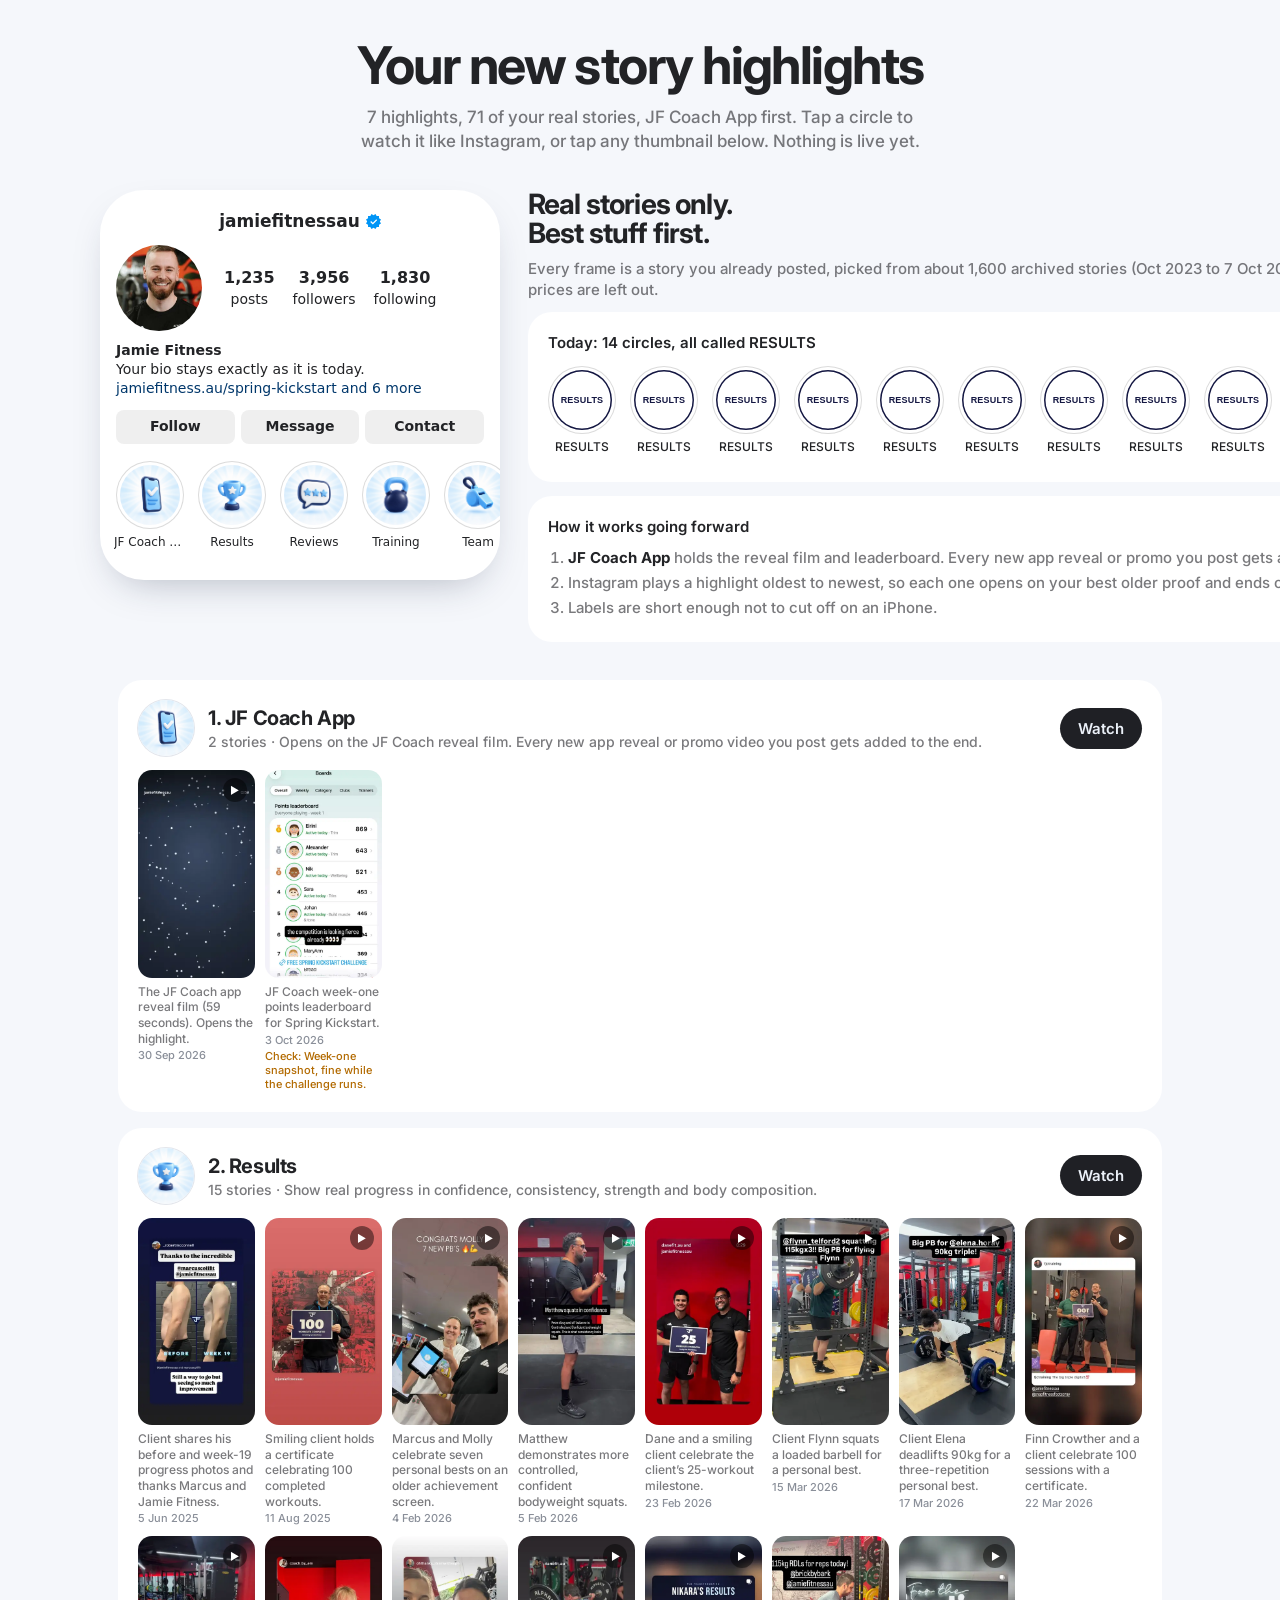
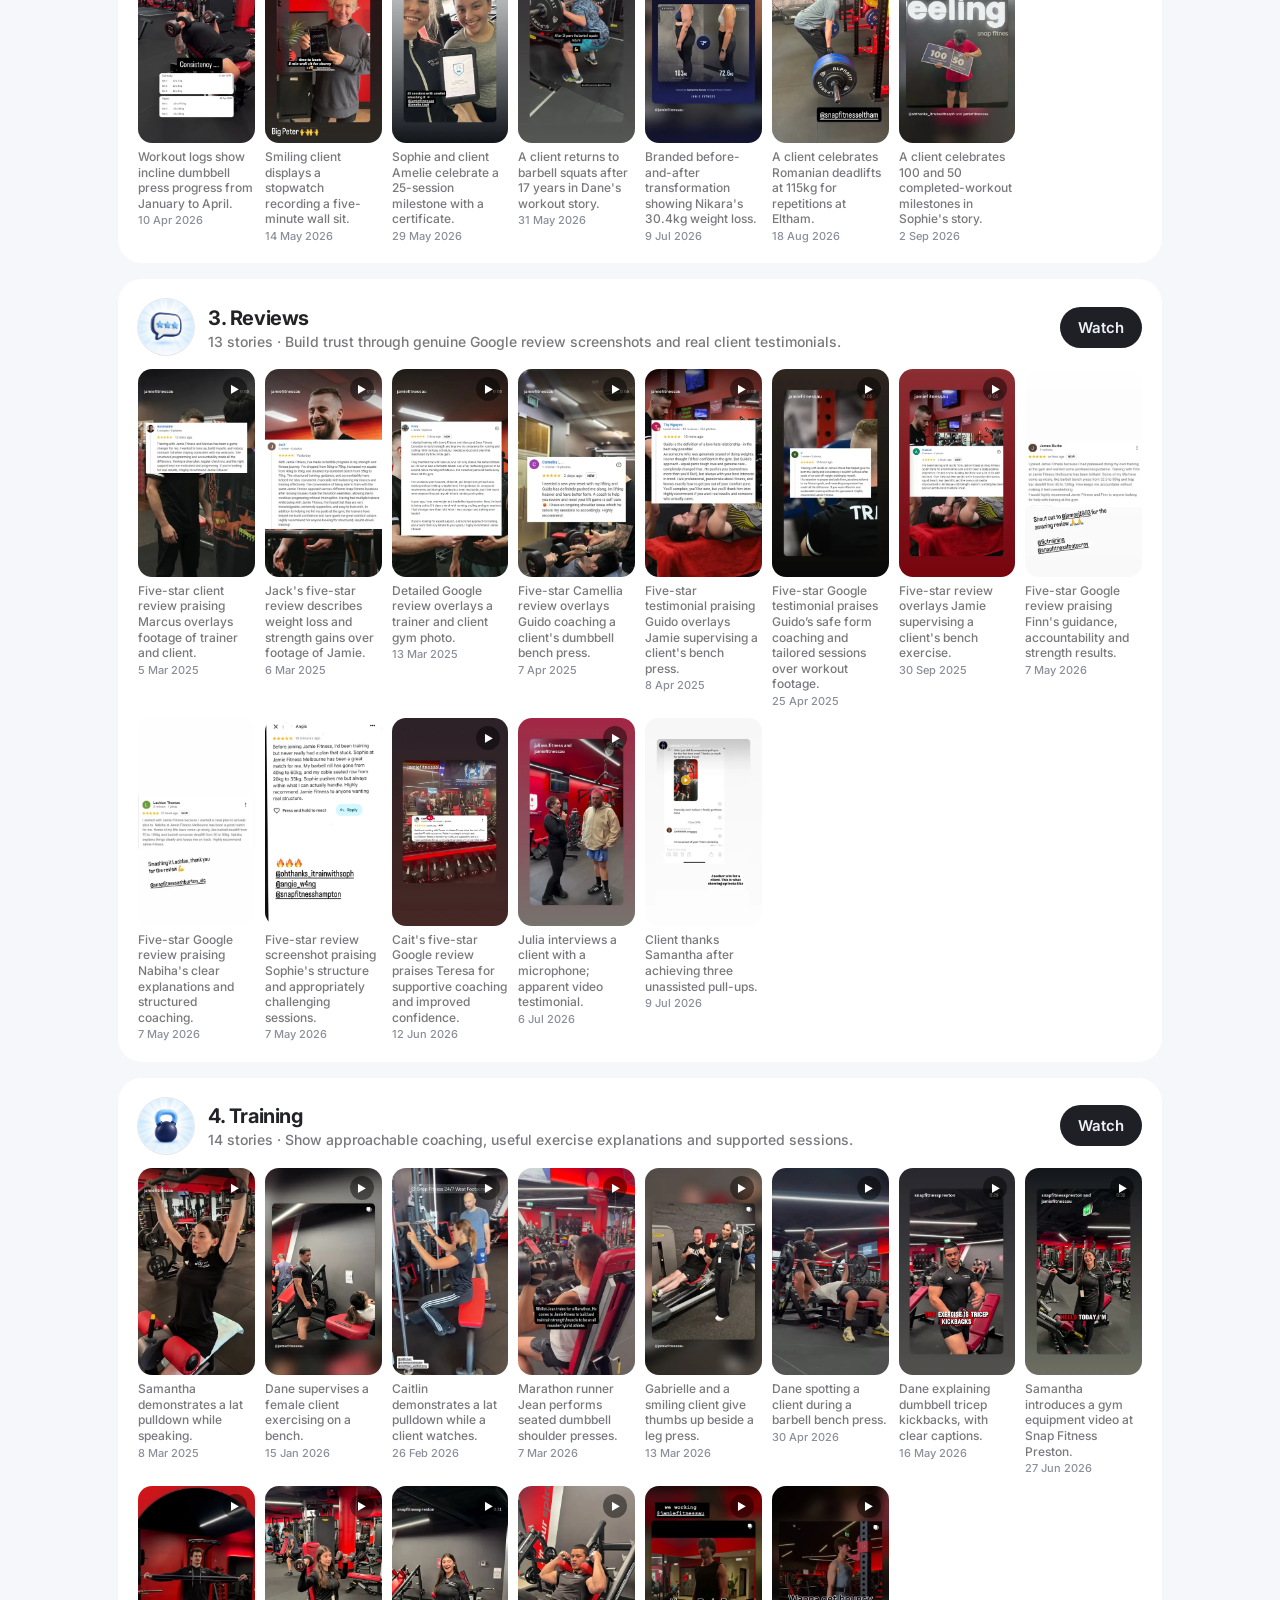
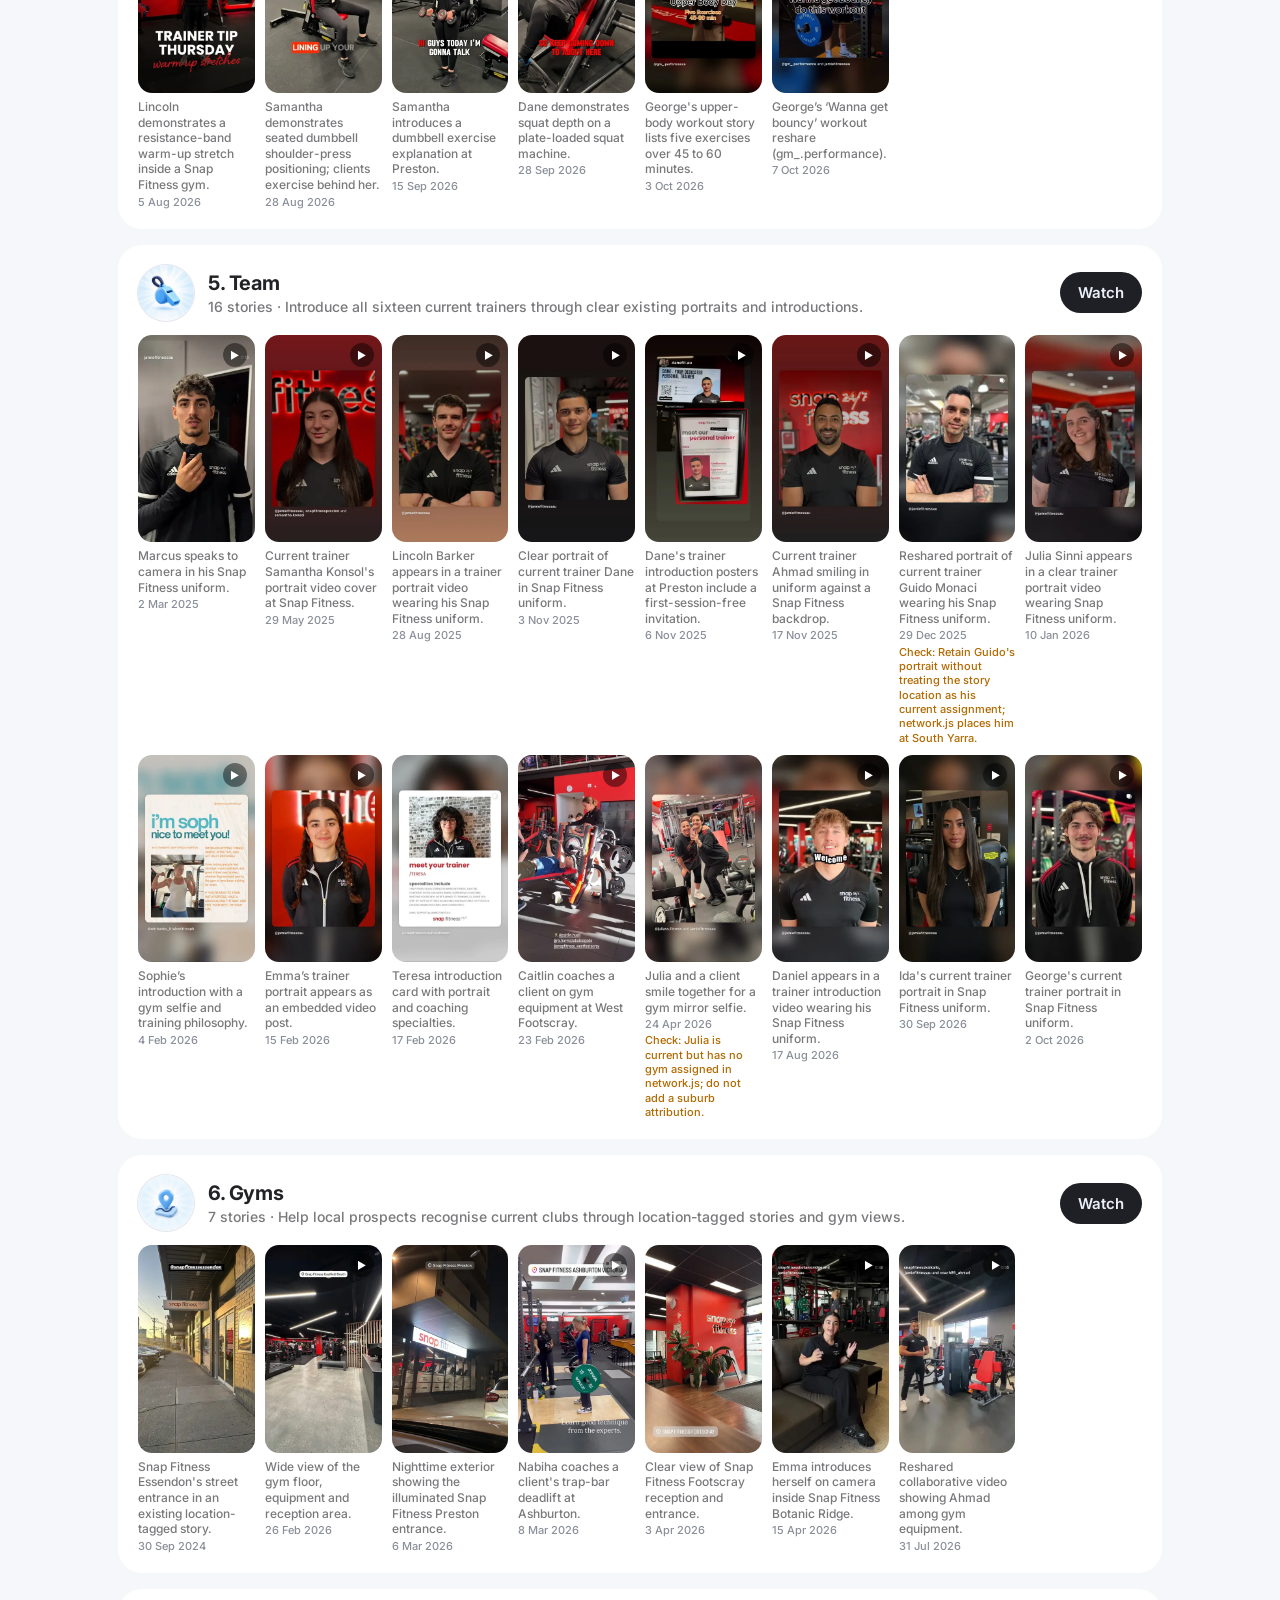
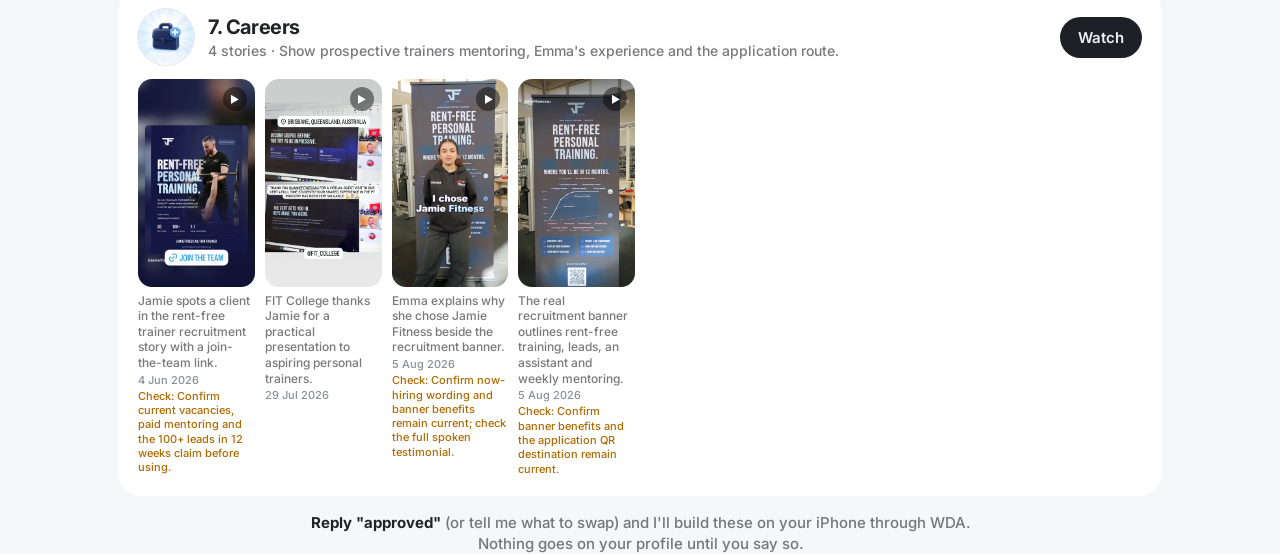
==== highlights-v2.html @ 9b460b43 "Highlights v2: real-stories-only lineup, JF Coach App first (Sol curation + reveal film)" ====
<!doctype html>
<html lang="en-AU">
<head>
<meta charset="utf-8">
<meta name="viewport" content="width=device-width, initial-scale=1, viewport-fit=cover">
<meta name="robots" content="noindex,nofollow">
<title>@jamiefitnessau highlights v2</title>
<link href="https://fonts.googleapis.com/css2?family=Inter:wght@500;600;700&display=swap" rel="stylesheet">
<style>
:root{--ink:#222326;--ink2:rgba(31,32,37,.6);--cap:#8A8F99;--canvas:#F5F7FB;--card:#EBF0F8;--dark:#1F2025;--navy:#141742;--sky:#5FA8E6;--ease:cubic-bezier(.2,.7,.2,1);--shadow:0 16px 40px -18px rgba(30,40,70,.35)}
*{box-sizing:border-box;margin:0;padding:0}
body{font:500 15px/1.4 Inter,system-ui,sans-serif;color:var(--ink);background:var(--canvas);-webkit-font-smoothing:antialiased}
button{font:inherit;color:inherit;background:none;border:0;cursor:pointer}
.wrap{max-width:1080px;margin:0 auto;padding:0 18px}
header.top{padding:40px 0 8px;text-align:center}
h1{font-weight:700;font-size:clamp(32px,6vw,52px);letter-spacing:-.03em;line-height:1}
.sub{color:var(--ink2);font-size:17px;max-width:560px;margin:14px auto 0}
.hero{display:grid;gap:28px;align-items:start;padding:28px 0 8px}
@media(min-width:900px){.hero{grid-template-columns:400px 1fr}}
.phone{background:#fff;border-radius:44px;padding:14px 0 18px;box-shadow:var(--shadow);max-width:400px;margin:0 auto;width:100%;overflow:hidden;font-family:-apple-system,system-ui,sans-serif}
.ig-nav{display:flex;align-items:center;justify-content:center;gap:6px;font-weight:700;font-size:17px;padding:6px 16px 12px}
.ig-top{display:flex;align-items:center;gap:22px;padding:0 16px}
.av{width:86px;height:86px;border-radius:50%;overflow:hidden;flex:none;background:#eee}
.av img{width:100%;height:100%;object-fit:cover}
.stats{display:flex;gap:18px;font-size:14px;text-align:center}.stats b{display:block;font-size:16px}
.bio{padding:10px 16px 0;font-size:14px;line-height:1.35}.bio .n{font-weight:600}.bio a{color:#00376B;text-decoration:none}
.btns{display:flex;gap:6px;padding:12px 16px}.btns span{flex:1;background:#EFEFEF;border-radius:8px;text-align:center;font-weight:600;font-size:14px;padding:7px 0}
.row{display:flex;gap:14px;overflow-x:auto;padding:6px 16px 12px;scrollbar-width:none}.row::-webkit-scrollbar{display:none}
.hl{display:flex;flex-direction:column;align-items:center;gap:6px;flex:none;width:68px}
.ring{width:66px;height:66px;border-radius:50%;padding:3px;background:#fff;box-shadow:0 0 0 1px #DBDBDB;display:block}
.ring img{width:100%;height:100%;border-radius:50%;object-fit:cover;display:block}
.lb{font-size:12px;white-space:nowrap;overflow:hidden;text-overflow:ellipsis;max-width:72px}
.hl:not(.old):active .ring{transform:scale(.94)}
.old .oc{width:100%;height:100%;border-radius:50%;display:flex;align-items:center;justify-content:center;box-shadow:inset 0 0 0 1.5px #141742;font:700 9px/1 -apple-system,sans-serif;color:#141742;letter-spacing:.02em}
.side h2{font-size:28px;font-weight:700;letter-spacing:-.03em;line-height:1.05;margin-bottom:10px}
.side p{color:var(--ink2);margin-bottom:12px}
.panel{background:#fff;border-radius:24px;padding:20px;margin-bottom:14px}
.panel h3{font-size:15px;font-weight:600;margin-bottom:10px}
.panel ol{padding-left:20px;color:var(--ink2)}.panel li{margin:4px 0}.panel li b{color:var(--ink)}
.cmp .row{padding:4px 0 6px}
.card{background:#fff;border-radius:24px;padding:20px;margin:16px 0}
.card-head{display:flex;align-items:center;gap:14px;margin-bottom:14px}
.card-head>img{width:56px;height:56px;border-radius:50%;object-fit:cover;flex:none;box-shadow:0 0 0 1px #E3E6EC}
.card-head div{flex:1;min-width:0}.card-head h3{font-size:20px;font-weight:700;letter-spacing:-.02em}
.card-head p{color:var(--ink2);font-size:14px}
.play{background:var(--dark);color:#EBF0F8;border-radius:128px;padding:10px 18px;font-weight:600;flex:none;transition:transform .3s var(--ease)}.play:hover{transform:scale(1.04)}
.grid{display:grid;grid-template-columns:repeat(auto-fill,minmax(112px,1fr));gap:10px}
.th{position:relative;text-align:left;display:flex;flex-direction:column;gap:6px}
.th img{width:100%;aspect-ratio:9/16;object-fit:cover;border-radius:14px;background:var(--card);display:block}
.th .vid{position:absolute;top:8px;right:8px;width:24px;height:24px;border-radius:50%;background:rgba(0,0,0,.45);color:#fff;font-size:10px;display:flex;align-items:center;justify-content:center}
.th .cap{font-size:12px;line-height:1.3;color:var(--ink2)}.th .cap i{display:block;font-style:normal;color:var(--cap);font-size:11px;margin-top:2px}
.th .cap em{display:block;font-style:normal;color:#B26A00;font-size:11px;margin-top:2px}
footer{padding:30px 0 60px;text-align:center;color:var(--ink2)}
footer b{color:var(--ink)}
/* viewer */
#v{position:fixed;inset:0;background:#000;z-index:10;display:none;align-items:center;justify-content:center}
#v.on{display:flex}
.st{position:relative;height:min(100vh,100dvh);aspect-ratio:9/16;max-width:100vw;background:#111;overflow:hidden}
@media(min-width:700px){.st{height:min(92vh,860px);border-radius:14px}}
.st img,.st video{width:100%;height:100%;object-fit:cover;display:block}
.bars{position:absolute;top:10px;left:8px;right:8px;display:flex;gap:3px;z-index:2}
.bars span{flex:1;height:2.5px;background:rgba(255,255,255,.35);border-radius:2px;overflow:hidden}.bars i{display:block;height:100%;width:0;background:#fff}
.who{position:absolute;top:22px;left:12px;right:12px;display:flex;align-items:center;gap:8px;color:#fff;font:600 13px -apple-system,sans-serif;z-index:2;text-shadow:0 1px 3px rgba(0,0,0,.5)}
.who img{width:30px;height:30px;border-radius:50%;object-fit:cover}.who small{opacity:.7;font-weight:500}
.x{margin-left:auto;width:34px;height:34px;border-radius:50%;background:rgba(0,0,0,.35);color:#fff;font-size:18px;display:flex;align-items:center;justify-content:center}
.tap{position:absolute;top:0;bottom:0;z-index:1}.tap.l{left:0;width:33%}.tap.r{right:0;width:67%}
.vcap{position:absolute;left:12px;right:12px;bottom:14px;color:#fff;font-size:13px;z-index:2;text-shadow:0 1px 4px rgba(0,0,0,.7)}
.vcap em{display:block;font-style:normal;color:#FFC86B}
@media (prefers-reduced-motion:reduce){*{transition:none!important}}
</style>
</head>
<body>
<header class="top wrap">
  <h1>Your new story highlights</h1>
  <p class="sub">7 highlights, 71 of your real stories, JF Coach App first. Tap a circle to watch it like Instagram, or tap any thumbnail below. Nothing is live yet.</p>
</header>

<div class="wrap hero">
  <div class="phone" aria-label="Instagram profile mock-up">
    <div class="ig-nav">jamiefitnessau <svg width="15" height="15" viewBox="0 0 40 40"><path fill="#0095F6" d="M19.998 3.094 14.638 0l-2.972 5.15H5.432v6.354L0 14.64 3.094 20 0 25.359l5.432 3.137v5.905h5.975L14.638 40l5.36-3.094L25.358 40l3.232-5.6h6.162v-6.01L40 25.359 36.905 20 40 14.641l-5.248-3.03v-6.46h-6.419L25.358 0l-5.36 3.094Zm7.415 11.225 2.254 2.287-11.43 11.5-6.835-6.93 2.244-2.258 4.587 4.581 9.18-9.18Z"/></svg></div>
    <div class="ig-top">
      <div class="av"><img src="assets/avatar.jpg" alt=""></div>
      <div class="stats"><div><b>1,235</b>posts</div><div><b>3,956</b>followers</div><div><b>1,830</b>following</div></div>
    </div>
    <div class="bio"><div class="n">Jamie Fitness</div>Your bio stays exactly as it is today.<br><a>jamiefitness.au/spring-kickstart and 6 more</a></div>
    <div class="btns"><span>Follow</span><span>Message</span><span>Contact</span></div>
    <div class="row"><button class="hl" data-h="0" data-f="0"><span class="ring"><img src="assets/covers-jpg/app.jpg" alt=""></span><span class="lb">JF Coach App</span></button><button class="hl" data-h="1" data-f="0"><span class="ring"><img src="assets/covers-jpg/results.jpg" alt=""></span><span class="lb">Results</span></button><button class="hl" data-h="2" data-f="0"><span class="ring"><img src="assets/covers-jpg/reviews.jpg" alt=""></span><span class="lb">Reviews</span></button><button class="hl" data-h="3" data-f="0"><span class="ring"><img src="assets/covers-jpg/training.jpg" alt=""></span><span class="lb">Training</span></button><button class="hl" data-h="4" data-f="0"><span class="ring"><img src="assets/covers-jpg/team.jpg" alt=""></span><span class="lb">Team</span></button><button class="hl" data-h="5" data-f="0"><span class="ring"><img src="assets/covers-jpg/gyms.jpg" alt=""></span><span class="lb">Gyms</span></button><button class="hl" data-h="6" data-f="0"><span class="ring"><img src="assets/covers-jpg/careers.jpg" alt=""></span><span class="lb">Careers</span></button></div>
  </div>
  <div class="side">
    <h2>Real stories only.<br>Best stuff first.</h2>
    <p>Every frame is a story you already posted, picked from about 1,600 archived stories (Oct 2023 to 7 Oct 2026). Ex-trainers, the old online coaching offer and expired prices are left out.</p>
    <div class="panel cmp"><h3>Today: 14 circles, all called RESULTS</h3><div class="row"><span class="hl old"><span class="ring"><span class="oc">RESULTS</span></span><span class="lb">RESULTS</span></span><span class="hl old"><span class="ring"><span class="oc">RESULTS</span></span><span class="lb">RESULTS</span></span><span class="hl old"><span class="ring"><span class="oc">RESULTS</span></span><span class="lb">RESULTS</span></span><span class="hl old"><span class="ring"><span class="oc">RESULTS</span></span><span class="lb">RESULTS</span></span><span class="hl old"><span class="ring"><span class="oc">RESULTS</span></span><span class="lb">RESULTS</span></span><span class="hl old"><span class="ring"><span class="oc">RESULTS</span></span><span class="lb">RESULTS</span></span><span class="hl old"><span class="ring"><span class="oc">RESULTS</span></span><span class="lb">RESULTS</span></span><span class="hl old"><span class="ring"><span class="oc">RESULTS</span></span><span class="lb">RESULTS</span></span><span class="hl old"><span class="ring"><span class="oc">RESULTS</span></span><span class="lb">RESULTS</span></span><span class="hl old"><span class="ring"><span class="oc">RESULTS</span></span><span class="lb">RESULTS</span></span><span class="hl old"><span class="ring"><span class="oc">RESULTS</span></span><span class="lb">RESULTS</span></span><span class="hl old"><span class="ring"><span class="oc">RESULTS</span></span><span class="lb">RESULTS</span></span><span class="hl old"><span class="ring"><span class="oc">RESULTS</span></span><span class="lb">RESULTS</span></span><span class="hl old"><span class="ring"><span class="oc">RESULTS</span></span><span class="lb">RESULTS</span></span></div></div>
    <div class="panel"><h3>How it works going forward</h3><ol>
      <li><b>JF Coach App</b> holds the reveal film and leaderboard. Every new app reveal or promo you post gets added here, so it always shows the latest.</li>
      <li>Instagram plays a highlight oldest to newest, so each one opens on your best older proof and ends on the newest story.</li>
      <li>Labels are short enough not to cut off on an iPhone.</li>
    </ol></div>
  </div>
</div>

<main class="wrap"><section class="card" id="h-app">
  <div class="card-head"><img src="assets/covers-jpg/app.jpg" alt=""><div><h3>1. JF Coach App</h3>
  <p>2 stories · Opens on the JF Coach reveal film. Every new app reveal or promo video you post gets added to the end.</p></div>
  <button class="play" data-h="0" data-f="0">Watch</button></div>
  <div class="grid"><button class="th" data-h="0" data-f="0" aria-label="Open frame 1"><img loading="lazy" src="assets/v2/thumbs/F1600.webp" alt=""><span class=vid>▶</span><span class="cap">The JF Coach app reveal film (59 seconds). Opens the highlight.<i>30 Sep 2026</i></span></button><button class="th" data-h="0" data-f="1" aria-label="Open frame 2"><img loading="lazy" src="assets/v2/thumbs/F1606.webp" alt=""><span class="cap">JF Coach week-one points leaderboard for Spring Kickstart.<i>3 Oct 2026</i><em>Check: Week-one snapshot, fine while the challenge runs.</em></span></button></div></section>
<section class="card" id="h-results">
  <div class="card-head"><img src="assets/covers-jpg/results.jpg" alt=""><div><h3>2. Results</h3>
  <p>15 stories · Show real progress in confidence, consistency, strength and body composition.</p></div>
  <button class="play" data-h="1" data-f="0">Watch</button></div>
  <div class="grid"><button class="th" data-h="1" data-f="0" aria-label="Open frame 1"><img loading="lazy" src="assets/v2/thumbs/F0968.webp" alt=""><span class="cap">Client shares his before and week-19 progress photos and thanks Marcus and Jamie Fitness.<i>5 Jun 2025</i></span></button><button class="th" data-h="1" data-f="1" aria-label="Open frame 2"><img loading="lazy" src="assets/v2/thumbs/F0995.webp" alt=""><span class=vid>▶</span><span class="cap">Smiling client holds a certificate celebrating 100 completed workouts.<i>11 Aug 2025</i></span></button><button class="th" data-h="1" data-f="2" aria-label="Open frame 3"><img loading="lazy" src="assets/v2/thumbs/F1132.webp" alt=""><span class=vid>▶</span><span class="cap">Marcus and Molly celebrate seven personal bests on an older achievement screen.<i>4 Feb 2026</i></span></button><button class="th" data-h="1" data-f="3" aria-label="Open frame 4"><img loading="lazy" src="assets/v2/thumbs/F1133.webp" alt=""><span class=vid>▶</span><span class="cap">Matthew demonstrates more controlled, confident bodyweight squats.<i>5 Feb 2026</i></span></button><button class="th" data-h="1" data-f="4" aria-label="Open frame 5"><img loading="lazy" src="assets/v2/thumbs/F1176.webp" alt=""><span class=vid>▶</span><span class="cap">Dane and a smiling client celebrate the client’s 25-workout milestone.<i>23 Feb 2026</i></span></button><button class="th" data-h="1" data-f="5" aria-label="Open frame 6"><img loading="lazy" src="assets/v2/thumbs/F1238.webp" alt=""><span class=vid>▶</span><span class="cap">Client Flynn squats a loaded barbell for a personal best.<i>15 Mar 2026</i></span></button><button class="th" data-h="1" data-f="6" aria-label="Open frame 7"><img loading="lazy" src="assets/v2/thumbs/F1240.webp" alt=""><span class=vid>▶</span><span class="cap">Client Elena deadlifts 90kg for a three-repetition personal best.<i>17 Mar 2026</i></span></button><button class="th" data-h="1" data-f="7" aria-label="Open frame 8"><img loading="lazy" src="assets/v2/thumbs/F1253.webp" alt=""><span class=vid>▶</span><span class="cap">Finn Crowther and a client celebrate 100 sessions with a certificate.<i>22 Mar 2026</i></span></button><button class="th" data-h="1" data-f="8" aria-label="Open frame 9"><img loading="lazy" src="assets/v2/thumbs/F1317.webp" alt=""><span class=vid>▶</span><span class="cap">Workout logs show incline dumbbell press progress from January to April.<i>10 Apr 2026</i></span></button><button class="th" data-h="1" data-f="9" aria-label="Open frame 10"><img loading="lazy" src="assets/v2/thumbs/F1419.webp" alt=""><span class="cap">Smiling client displays a stopwatch recording a five-minute wall sit.<i>14 May 2026</i></span></button><button class="th" data-h="1" data-f="10" aria-label="Open frame 11"><img loading="lazy" src="assets/v2/thumbs/F1476.webp" alt=""><span class="cap">Sophie and client Amelie celebrate a 25-session milestone with a certificate.<i>29 May 2026</i></span></button><button class="th" data-h="1" data-f="11" aria-label="Open frame 12"><img loading="lazy" src="assets/v2/thumbs/F1478.webp" alt=""><span class=vid>▶</span><span class="cap">A client returns to barbell squats after 17 years in Dane&#x27;s workout story.<i>31 May 2026</i></span></button><button class="th" data-h="1" data-f="12" aria-label="Open frame 13"><img loading="lazy" src="assets/v2/thumbs/F1524.webp" alt=""><span class=vid>▶</span><span class="cap">Branded before-and-after transformation showing Nikara&#x27;s 30.4kg weight loss.<i>9 Jul 2026</i></span></button><button class="th" data-h="1" data-f="13" aria-label="Open frame 14"><img loading="lazy" src="assets/v2/thumbs/F1571.webp" alt=""><span class="cap">A client celebrates Romanian deadlifts at 115kg for repetitions at Eltham.<i>18 Aug 2026</i></span></button><button class="th" data-h="1" data-f="14" aria-label="Open frame 15"><img loading="lazy" src="assets/v2/thumbs/F1584.webp" alt=""><span class=vid>▶</span><span class="cap">A client celebrates 100 and 50 completed-workout milestones in Sophie&#x27;s story.<i>2 Sep 2026</i></span></button></div></section>
<section class="card" id="h-reviews">
  <div class="card-head"><img src="assets/covers-jpg/reviews.jpg" alt=""><div><h3>3. Reviews</h3>
  <p>13 stories · Build trust through genuine Google review screenshots and real client testimonials.</p></div>
  <button class="play" data-h="2" data-f="0">Watch</button></div>
  <div class="grid"><button class="th" data-h="2" data-f="0" aria-label="Open frame 1"><img loading="lazy" src="assets/v2/thumbs/F0893.webp" alt=""><span class=vid>▶</span><span class="cap">Five-star client review praising Marcus overlays footage of trainer and client.<i>5 Mar 2025</i></span></button><button class="th" data-h="2" data-f="1" aria-label="Open frame 2"><img loading="lazy" src="assets/v2/thumbs/F0894.webp" alt=""><span class=vid>▶</span><span class="cap">Jack&#x27;s five-star review describes weight loss and strength gains over footage of Jamie.<i>6 Mar 2025</i></span></button><button class="th" data-h="2" data-f="2" aria-label="Open frame 3"><img loading="lazy" src="assets/v2/thumbs/F0906.webp" alt=""><span class=vid>▶</span><span class="cap">Detailed Google review overlays a trainer and client gym photo.<i>13 Mar 2025</i></span></button><button class="th" data-h="2" data-f="3" aria-label="Open frame 4"><img loading="lazy" src="assets/v2/thumbs/F0928.webp" alt=""><span class=vid>▶</span><span class="cap">Five-star Camellia review overlays Guido coaching a client&#x27;s dumbbell bench press.<i>7 Apr 2025</i></span></button><button class="th" data-h="2" data-f="4" aria-label="Open frame 5"><img loading="lazy" src="assets/v2/thumbs/F0931.webp" alt=""><span class=vid>▶</span><span class="cap">Five-star testimonial praising Guido overlays Jamie supervising a client&#x27;s bench press.<i>8 Apr 2025</i></span></button><button class="th" data-h="2" data-f="5" aria-label="Open frame 6"><img loading="lazy" src="assets/v2/thumbs/F0944.webp" alt=""><span class=vid>▶</span><span class="cap">Five-star Google testimonial praises Guido’s safe form coaching and tailored sessions over workout footage.<i>25 Apr 2025</i></span></button><button class="th" data-h="2" data-f="6" aria-label="Open frame 7"><img loading="lazy" src="assets/v2/thumbs/F1013.webp" alt=""><span class=vid>▶</span><span class="cap">Five-star review overlays Jamie supervising a client&#x27;s bench exercise.<i>30 Sep 2025</i></span></button><button class="th" data-h="2" data-f="7" aria-label="Open frame 8"><img loading="lazy" src="assets/v2/thumbs/F1402.webp" alt=""><span class="cap">Five-star Google review praising Finn&#x27;s guidance, accountability and strength results.<i>7 May 2026</i></span></button><button class="th" data-h="2" data-f="8" aria-label="Open frame 9"><img loading="lazy" src="assets/v2/thumbs/F1403.webp" alt=""><span class="cap">Five-star Google review praising Nabiha&#x27;s clear explanations and structured coaching.<i>7 May 2026</i></span></button><button class="th" data-h="2" data-f="9" aria-label="Open frame 10"><img loading="lazy" src="assets/v2/thumbs/F1406.webp" alt=""><span class="cap">Five-star review screenshot praising Sophie&#x27;s structure and appropriately challenging sessions.<i>7 May 2026</i></span></button><button class="th" data-h="2" data-f="10" aria-label="Open frame 11"><img loading="lazy" src="assets/v2/thumbs/F1496.webp" alt=""><span class=vid>▶</span><span class="cap">Cait&#x27;s five-star Google review praises Teresa for supportive coaching and improved confidence.<i>12 Jun 2026</i></span></button><button class="th" data-h="2" data-f="11" aria-label="Open frame 12"><img loading="lazy" src="assets/v2/thumbs/F1519.webp" alt=""><span class=vid>▶</span><span class="cap">Julia interviews a client with a microphone; apparent video testimonial.<i>6 Jul 2026</i></span></button><button class="th" data-h="2" data-f="12" aria-label="Open frame 13"><img loading="lazy" src="assets/v2/thumbs/F1525.webp" alt=""><span class="cap">Client thanks Samantha after achieving three unassisted pull-ups.<i>9 Jul 2026</i></span></button></div></section>
<section class="card" id="h-training">
  <div class="card-head"><img src="assets/covers-jpg/training.jpg" alt=""><div><h3>4. Training</h3>
  <p>14 stories · Show approachable coaching, useful exercise explanations and supported sessions.</p></div>
  <button class="play" data-h="3" data-f="0">Watch</button></div>
  <div class="grid"><button class="th" data-h="3" data-f="0" aria-label="Open frame 1"><img loading="lazy" src="assets/v2/thumbs/F0896.webp" alt=""><span class=vid>▶</span><span class="cap">Samantha demonstrates a lat pulldown while speaking.<i>8 Mar 2025</i></span></button><button class="th" data-h="3" data-f="1" aria-label="Open frame 2"><img loading="lazy" src="assets/v2/thumbs/F1102.webp" alt=""><span class=vid>▶</span><span class="cap">Dane supervises a female client exercising on a bench.<i>15 Jan 2026</i></span></button><button class="th" data-h="3" data-f="2" aria-label="Open frame 3"><img loading="lazy" src="assets/v2/thumbs/F1193.webp" alt=""><span class=vid>▶</span><span class="cap">Caitlin demonstrates a lat pulldown while a client watches.<i>26 Feb 2026</i></span></button><button class="th" data-h="3" data-f="3" aria-label="Open frame 4"><img loading="lazy" src="assets/v2/thumbs/F1219.webp" alt=""><span class=vid>▶</span><span class="cap">Marathon runner Jean performs seated dumbbell shoulder presses.<i>7 Mar 2026</i></span></button><button class="th" data-h="3" data-f="4" aria-label="Open frame 5"><img loading="lazy" src="assets/v2/thumbs/F1236.webp" alt=""><span class=vid>▶</span><span class="cap">Gabrielle and a smiling client give thumbs up beside a leg press.<i>13 Mar 2026</i></span></button><button class="th" data-h="3" data-f="5" aria-label="Open frame 6"><img loading="lazy" src="assets/v2/thumbs/F1391.webp" alt=""><span class=vid>▶</span><span class="cap">Dane spotting a client during a barbell bench press.<i>30 Apr 2026</i></span></button><button class="th" data-h="3" data-f="6" aria-label="Open frame 7"><img loading="lazy" src="assets/v2/thumbs/F1432.webp" alt=""><span class=vid>▶</span><span class="cap">Dane explaining dumbbell tricep kickbacks, with clear captions.<i>16 May 2026</i></span></button><button class="th" data-h="3" data-f="7" aria-label="Open frame 8"><img loading="lazy" src="assets/v2/thumbs/F1512.webp" alt=""><span class=vid>▶</span><span class="cap">Samantha introduces a gym equipment video at Snap Fitness Preston.<i>27 Jun 2026</i></span></button><button class="th" data-h="3" data-f="8" aria-label="Open frame 9"><img loading="lazy" src="assets/v2/thumbs/F1563.webp" alt=""><span class=vid>▶</span><span class="cap">Lincoln demonstrates a resistance-band warm-up stretch inside a Snap Fitness gym.<i>5 Aug 2026</i></span></button><button class="th" data-h="3" data-f="9" aria-label="Open frame 10"><img loading="lazy" src="assets/v2/thumbs/F1582.webp" alt=""><span class=vid>▶</span><span class="cap">Samantha demonstrates seated dumbbell shoulder-press positioning; clients exercise behind her.<i>28 Aug 2026</i></span></button><button class="th" data-h="3" data-f="10" aria-label="Open frame 11"><img loading="lazy" src="assets/v2/thumbs/F1589.webp" alt=""><span class=vid>▶</span><span class="cap">Samantha introduces a dumbbell exercise explanation at Preston.<i>15 Sep 2026</i></span></button><button class="th" data-h="3" data-f="11" aria-label="Open frame 12"><img loading="lazy" src="assets/v2/thumbs/F1597.webp" alt=""><span class=vid>▶</span><span class="cap">Dane demonstrates squat depth on a plate-loaded squat machine.<i>28 Sep 2026</i></span></button><button class="th" data-h="3" data-f="12" aria-label="Open frame 13"><img loading="lazy" src="assets/v2/thumbs/F1604.webp" alt=""><span class=vid>▶</span><span class="cap">George&#x27;s upper-body workout story lists five exercises over 45 to 60 minutes.<i>3 Oct 2026</i></span></button><button class="th" data-h="3" data-f="13" aria-label="Open frame 14"><img loading="lazy" src="assets/v2/thumbs/F1608.webp" alt=""><span class=vid>▶</span><span class="cap">George’s ‘Wanna get bouncy’ workout reshare (gm_.performance).<i>7 Oct 2026</i></span></button></div></section>
<section class="card" id="h-team">
  <div class="card-head"><img src="assets/covers-jpg/team.jpg" alt=""><div><h3>5. Team</h3>
  <p>16 stories · Introduce all sixteen current trainers through clear existing portraits and introductions.</p></div>
  <button class="play" data-h="4" data-f="0">Watch</button></div>
  <div class="grid"><button class="th" data-h="4" data-f="0" aria-label="Open frame 1"><img loading="lazy" src="assets/v2/thumbs/F0889.webp" alt=""><span class=vid>▶</span><span class="cap">Marcus speaks to camera in his Snap Fitness uniform.<i>2 Mar 2025</i></span></button><button class="th" data-h="4" data-f="1" aria-label="Open frame 2"><img loading="lazy" src="assets/v2/thumbs/F0957.webp" alt=""><span class=vid>▶</span><span class="cap">Current trainer Samantha Konsol&#x27;s portrait video cover at Snap Fitness.<i>29 May 2025</i></span></button><button class="th" data-h="4" data-f="2" aria-label="Open frame 3"><img loading="lazy" src="assets/v2/thumbs/F1000.webp" alt=""><span class=vid>▶</span><span class="cap">Lincoln Barker appears in a trainer portrait video wearing his Snap Fitness uniform.<i>28 Aug 2025</i></span></button><button class="th" data-h="4" data-f="3" aria-label="Open frame 4"><img loading="lazy" src="assets/v2/thumbs/F1050.webp" alt=""><span class=vid>▶</span><span class="cap">Clear portrait of current trainer Dane in Snap Fitness uniform.<i>3 Nov 2025</i></span></button><button class="th" data-h="4" data-f="4" aria-label="Open frame 5"><img loading="lazy" src="assets/v2/thumbs/F1055.webp" alt=""><span class=vid>▶</span><span class="cap">Dane&#x27;s trainer introduction posters at Preston include a first-session-free invitation.<i>6 Nov 2025</i></span></button><button class="th" data-h="4" data-f="5" aria-label="Open frame 6"><img loading="lazy" src="assets/v2/thumbs/F1058.webp" alt=""><span class=vid>▶</span><span class="cap">Current trainer Ahmad smiling in uniform against a Snap Fitness backdrop.<i>17 Nov 2025</i></span></button><button class="th" data-h="4" data-f="6" aria-label="Open frame 7"><img loading="lazy" src="assets/v2/thumbs/F1085.webp" alt=""><span class="cap">Reshared portrait of current trainer Guido Monaci wearing his Snap Fitness uniform.<i>29 Dec 2025</i><em>Check: Retain Guido&#x27;s portrait without treating the story location as his current assignment; network.js places him at South Yarra.</em></span></button><button class="th" data-h="4" data-f="7" aria-label="Open frame 8"><img loading="lazy" src="assets/v2/thumbs/F1093.webp" alt=""><span class=vid>▶</span><span class="cap">Julia Sinni appears in a clear trainer portrait video wearing Snap Fitness uniform.<i>10 Jan 2026</i></span></button><button class="th" data-h="4" data-f="8" aria-label="Open frame 9"><img loading="lazy" src="assets/v2/thumbs/F1129.webp" alt=""><span class=vid>▶</span><span class="cap">Sophie’s introduction with a gym selfie and training philosophy.<i>4 Feb 2026</i></span></button><button class="th" data-h="4" data-f="9" aria-label="Open frame 10"><img loading="lazy" src="assets/v2/thumbs/F1156.webp" alt=""><span class=vid>▶</span><span class="cap">Emma’s trainer portrait appears as an embedded video post.<i>15 Feb 2026</i></span></button><button class="th" data-h="4" data-f="10" aria-label="Open frame 11"><img loading="lazy" src="assets/v2/thumbs/F1161.webp" alt=""><span class="cap">Teresa introduction card with portrait and coaching specialties.<i>17 Feb 2026</i></span></button><button class="th" data-h="4" data-f="11" aria-label="Open frame 12"><img loading="lazy" src="assets/v2/thumbs/F1177.webp" alt=""><span class=vid>▶</span><span class="cap">Caitlin coaches a client on gym equipment at West Footscray.<i>23 Feb 2026</i></span></button><button class="th" data-h="4" data-f="12" aria-label="Open frame 13"><img loading="lazy" src="assets/v2/thumbs/F1375.webp" alt=""><span class="cap">Julia and a client smile together for a gym mirror selfie.<i>24 Apr 2026</i><em>Check: Julia is current but has no gym assigned in network.js; do not add a suburb attribution.</em></span></button><button class="th" data-h="4" data-f="13" aria-label="Open frame 14"><img loading="lazy" src="assets/v2/thumbs/F1570.webp" alt=""><span class=vid>▶</span><span class="cap">Daniel appears in a trainer introduction video wearing his Snap Fitness uniform.<i>17 Aug 2026</i></span></button><button class="th" data-h="4" data-f="14" aria-label="Open frame 15"><img loading="lazy" src="assets/v2/thumbs/F1601.webp" alt=""><span class=vid>▶</span><span class="cap">Ida&#x27;s current trainer portrait in Snap Fitness uniform.<i>30 Sep 2026</i></span></button><button class="th" data-h="4" data-f="15" aria-label="Open frame 16"><img loading="lazy" src="assets/v2/thumbs/F1603.webp" alt=""><span class=vid>▶</span><span class="cap">George&#x27;s current trainer portrait in Snap Fitness uniform.<i>2 Oct 2026</i></span></button></div></section>
<section class="card" id="h-gyms">
  <div class="card-head"><img src="assets/covers-jpg/gyms.jpg" alt=""><div><h3>6. Gyms</h3>
  <p>7 stories · Help local prospects recognise current clubs through location-tagged stories and gym views.</p></div>
  <button class="play" data-h="5" data-f="0">Watch</button></div>
  <div class="grid"><button class="th" data-h="5" data-f="0" aria-label="Open frame 1"><img loading="lazy" src="assets/v2/thumbs/F0661.webp" alt=""><span class="cap">Snap Fitness Essendon&#x27;s street entrance in an existing location-tagged story.<i>30 Sep 2024</i></span></button><button class="th" data-h="5" data-f="1" aria-label="Open frame 2"><img loading="lazy" src="assets/v2/thumbs/F1189.webp" alt=""><span class=vid>▶</span><span class="cap">Wide view of the gym floor, equipment and reception area.<i>26 Feb 2026</i></span></button><button class="th" data-h="5" data-f="2" aria-label="Open frame 3"><img loading="lazy" src="assets/v2/thumbs/F1216.webp" alt=""><span class="cap">Nighttime exterior showing the illuminated Snap Fitness Preston entrance.<i>6 Mar 2026</i></span></button><button class="th" data-h="5" data-f="3" aria-label="Open frame 4"><img loading="lazy" src="assets/v2/thumbs/F1222.webp" alt=""><span class=vid>▶</span><span class="cap">Nabiha coaches a client&#x27;s trap-bar deadlift at Ashburton.<i>8 Mar 2026</i></span></button><button class="th" data-h="5" data-f="4" aria-label="Open frame 5"><img loading="lazy" src="assets/v2/thumbs/F1294.webp" alt=""><span class="cap">Clear view of Snap Fitness Footscray reception and entrance.<i>3 Apr 2026</i></span></button><button class="th" data-h="5" data-f="5" aria-label="Open frame 6"><img loading="lazy" src="assets/v2/thumbs/F1353.webp" alt=""><span class=vid>▶</span><span class="cap">Emma introduces herself on camera inside Snap Fitness Botanic Ridge.<i>15 Apr 2026</i></span></button><button class="th" data-h="5" data-f="6" aria-label="Open frame 7"><img loading="lazy" src="assets/v2/thumbs/F1556.webp" alt=""><span class=vid>▶</span><span class="cap">Reshared collaborative video showing Ahmad among gym equipment.<i>31 Jul 2026</i></span></button></div></section>
<section class="card" id="h-careers">
  <div class="card-head"><img src="assets/covers-jpg/careers.jpg" alt=""><div><h3>7. Careers</h3>
  <p>4 stories · Show prospective trainers mentoring, Emma&#x27;s experience and the application route.</p></div>
  <button class="play" data-h="6" data-f="0">Watch</button></div>
  <div class="grid"><button class="th" data-h="6" data-f="0" aria-label="Open frame 1"><img loading="lazy" src="assets/v2/thumbs/F1487.webp" alt=""><span class=vid>▶</span><span class="cap">Jamie spots a client in the rent-free trainer recruitment story with a join-the-team link.<i>4 Jun 2026</i><em>Check: Confirm current vacancies, paid mentoring and the 100+ leads in 12 weeks claim before using.</em></span></button><button class="th" data-h="6" data-f="1" aria-label="Open frame 2"><img loading="lazy" src="assets/v2/thumbs/F1551.webp" alt=""><span class=vid>▶</span><span class="cap">FIT College thanks Jamie for a practical presentation to aspiring personal trainers.<i>29 Jul 2026</i></span></button><button class="th" data-h="6" data-f="2" aria-label="Open frame 3"><img loading="lazy" src="assets/v2/thumbs/F1561.webp" alt=""><span class=vid>▶</span><span class="cap">Emma explains why she chose Jamie Fitness beside the recruitment banner.<i>5 Aug 2026</i><em>Check: Confirm now-hiring wording and banner benefits remain current; check the full spoken testimonial.</em></span></button><button class="th" data-h="6" data-f="3" aria-label="Open frame 4"><img loading="lazy" src="assets/v2/thumbs/F1562.webp" alt=""><span class=vid>▶</span><span class="cap">The real recruitment banner outlines rent-free training, leads, an assistant and weekly mentoring.<i>5 Aug 2026</i><em>Check: Confirm banner benefits and the application QR destination remain current.</em></span></button></div></section></main>
<footer class="wrap"><p><b>Reply "approved"</b> (or tell me what to swap) and I'll build these on your iPhone through WDA.<br>Nothing goes on your profile until you say so.</p></footer>

<div id="v" role="dialog" aria-modal="true">
  <div class="st">
    <div class="bars" id="bars"></div>
    <div class="who"><img src="assets/avatar.jpg" alt=""><span id="wl"></span><small id="wd"></small><button class="x" id="x" aria-label="Close">×</button></div>
    <div id="media"></div>
    <button class="tap l" id="pv" aria-label="Previous"></button><button class="tap r" id="nx" aria-label="Next"></button>
    <div class="vcap" id="vc"></div>
  </div>
</div>
<script>
const H=[{"key": "app", "label": "JF Coach App", "cover": "assets/covers-jpg/app.jpg", "why": "Opens on the JF Coach reveal film. Every new app reveal or promo video you post gets added to the end.", "frames": [{"id": "F1600", "img": "assets/v2/thumbs/F1600.webp", "date": "2026-09-30", "video": true, "mp4": "assets/v2/video/jf-coach-reveal.mp4", "cap": "The JF Coach app reveal film (59 seconds). Opens the highlight.", "check": null}, {"id": "F1606", "img": "assets/v2/thumbs/F1606.webp", "date": "2026-10-03", "video": false, "mp4": null, "cap": "JF Coach week-one points leaderboard for Spring Kickstart.", "check": "Week-one snapshot, fine while the challenge runs."}]}, {"key": "results", "label": "Results", "cover": "assets/covers-jpg/results.jpg", "why": "Show real progress in confidence, consistency, strength and body composition.", "frames": [{"id": "F0968", "img": "assets/v2/thumbs/F0968.webp", "date": "2025-06-05", "video": false, "mp4": null, "cap": "Client shares his before and week-19 progress photos and thanks Marcus and Jamie Fitness.", "check": null}, {"id": "F0995", "img": "assets/v2/thumbs/F0995.webp", "date": "2025-08-11", "video": true, "mp4": null, "cap": "Smiling client holds a certificate celebrating 100 completed workouts.", "check": null}, {"id": "F1132", "img": "assets/v2/thumbs/F1132.webp", "date": "2026-02-04", "video": true, "mp4": null, "cap": "Marcus and Molly celebrate seven personal bests on an older achievement screen.", "check": null}, {"id": "F1133", "img": "assets/v2/thumbs/F1133.webp", "date": "2026-02-05", "video": true, "mp4": null, "cap": "Matthew demonstrates more controlled, confident bodyweight squats.", "check": null}, {"id": "F1176", "img": "assets/v2/thumbs/F1176.webp", "date": "2026-02-23", "video": true, "mp4": null, "cap": "Dane and a smiling client celebrate the client’s 25-workout milestone.", "check": null}, {"id": "F1238", "img": "assets/v2/thumbs/F1238.webp", "date": "2026-03-15", "video": true, "mp4": null, "cap": "Client Flynn squats a loaded barbell for a personal best.", "check": null}, {"id": "F1240", "img": "assets/v2/thumbs/F1240.webp", "date": "2026-03-17", "video": true, "mp4": null, "cap": "Client Elena deadlifts 90kg for a three-repetition personal best.", "check": null}, {"id": "F1253", "img": "assets/v2/thumbs/F1253.webp", "date": "2026-03-22", "video": true, "mp4": null, "cap": "Finn Crowther and a client celebrate 100 sessions with a certificate.", "check": null}, {"id": "F1317", "img": "assets/v2/thumbs/F1317.webp", "date": "2026-04-10", "video": true, "mp4": null, "cap": "Workout logs show incline dumbbell press progress from January to April.", "check": null}, {"id": "F1419", "img": "assets/v2/thumbs/F1419.webp", "date": "2026-05-14", "video": false, "mp4": null, "cap": "Smiling client displays a stopwatch recording a five-minute wall sit.", "check": null}, {"id": "F1476", "img": "assets/v2/thumbs/F1476.webp", "date": "2026-05-29", "video": false, "mp4": null, "cap": "Sophie and client Amelie celebrate a 25-session milestone with a certificate.", "check": null}, {"id": "F1478", "img": "assets/v2/thumbs/F1478.webp", "date": "2026-05-31", "video": true, "mp4": null, "cap": "A client returns to barbell squats after 17 years in Dane's workout story.", "check": null}, {"id": "F1524", "img": "assets/v2/thumbs/F1524.webp", "date": "2026-07-09", "video": true, "mp4": null, "cap": "Branded before-and-after transformation showing Nikara's 30.4kg weight loss.", "check": null}, {"id": "F1571", "img": "assets/v2/thumbs/F1571.webp", "date": "2026-08-18", "video": false, "mp4": null, "cap": "A client celebrates Romanian deadlifts at 115kg for repetitions at Eltham.", "check": null}, {"id": "F1584", "img": "assets/v2/thumbs/F1584.webp", "date": "2026-09-02", "video": true, "mp4": null, "cap": "A client celebrates 100 and 50 completed-workout milestones in Sophie's story.", "check": null}]}, {"key": "reviews", "label": "Reviews", "cover": "assets/covers-jpg/reviews.jpg", "why": "Build trust through genuine Google review screenshots and real client testimonials.", "frames": [{"id": "F0893", "img": "assets/v2/thumbs/F0893.webp", "date": "2025-03-05", "video": true, "mp4": null, "cap": "Five-star client review praising Marcus overlays footage of trainer and client.", "check": null}, {"id": "F0894", "img": "assets/v2/thumbs/F0894.webp", "date": "2025-03-06", "video": true, "mp4": null, "cap": "Jack's five-star review describes weight loss and strength gains over footage of Jamie.", "check": null}, {"id": "F0906", "img": "assets/v2/thumbs/F0906.webp", "date": "2025-03-13", "video": true, "mp4": null, "cap": "Detailed Google review overlays a trainer and client gym photo.", "check": null}, {"id": "F0928", "img": "assets/v2/thumbs/F0928.webp", "date": "2025-04-07", "video": true, "mp4": null, "cap": "Five-star Camellia review overlays Guido coaching a client's dumbbell bench press.", "check": null}, {"id": "F0931", "img": "assets/v2/thumbs/F0931.webp", "date": "2025-04-08", "video": true, "mp4": null, "cap": "Five-star testimonial praising Guido overlays Jamie supervising a client's bench press.", "check": null}, {"id": "F0944", "img": "assets/v2/thumbs/F0944.webp", "date": "2025-04-25", "video": true, "mp4": null, "cap": "Five-star Google testimonial praises Guido’s safe form coaching and tailored sessions over workout footage.", "check": null}, {"id": "F1013", "img": "assets/v2/thumbs/F1013.webp", "date": "2025-09-30", "video": true, "mp4": null, "cap": "Five-star review overlays Jamie supervising a client's bench exercise.", "check": null}, {"id": "F1402", "img": "assets/v2/thumbs/F1402.webp", "date": "2026-05-07", "video": false, "mp4": null, "cap": "Five-star Google review praising Finn's guidance, accountability and strength results.", "check": null}, {"id": "F1403", "img": "assets/v2/thumbs/F1403.webp", "date": "2026-05-07", "video": false, "mp4": null, "cap": "Five-star Google review praising Nabiha's clear explanations and structured coaching.", "check": null}, {"id": "F1406", "img": "assets/v2/thumbs/F1406.webp", "date": "2026-05-07", "video": false, "mp4": null, "cap": "Five-star review screenshot praising Sophie's structure and appropriately challenging sessions.", "check": null}, {"id": "F1496", "img": "assets/v2/thumbs/F1496.webp", "date": "2026-06-12", "video": true, "mp4": null, "cap": "Cait's five-star Google review praises Teresa for supportive coaching and improved confidence.", "check": null}, {"id": "F1519", "img": "assets/v2/thumbs/F1519.webp", "date": "2026-07-06", "video": true, "mp4": null, "cap": "Julia interviews a client with a microphone; apparent video testimonial.", "check": null}, {"id": "F1525", "img": "assets/v2/thumbs/F1525.webp", "date": "2026-07-09", "video": false, "mp4": null, "cap": "Client thanks Samantha after achieving three unassisted pull-ups.", "check": null}]}, {"key": "training", "label": "Training", "cover": "assets/covers-jpg/training.jpg", "why": "Show approachable coaching, useful exercise explanations and supported sessions.", "frames": [{"id": "F0896", "img": "assets/v2/thumbs/F0896.webp", "date": "2025-03-08", "video": true, "mp4": null, "cap": "Samantha demonstrates a lat pulldown while speaking.", "check": null}, {"id": "F1102", "img": "assets/v2/thumbs/F1102.webp", "date": "2026-01-15", "video": true, "mp4": null, "cap": "Dane supervises a female client exercising on a bench.", "check": null}, {"id": "F1193", "img": "assets/v2/thumbs/F1193.webp", "date": "2026-02-26", "video": true, "mp4": null, "cap": "Caitlin demonstrates a lat pulldown while a client watches.", "check": null}, {"id": "F1219", "img": "assets/v2/thumbs/F1219.webp", "date": "2026-03-07", "video": true, "mp4": null, "cap": "Marathon runner Jean performs seated dumbbell shoulder presses.", "check": null}, {"id": "F1236", "img": "assets/v2/thumbs/F1236.webp", "date": "2026-03-13", "video": true, "mp4": null, "cap": "Gabrielle and a smiling client give thumbs up beside a leg press.", "check": null}, {"id": "F1391", "img": "assets/v2/thumbs/F1391.webp", "date": "2026-04-30", "video": true, "mp4": null, "cap": "Dane spotting a client during a barbell bench press.", "check": null}, {"id": "F1432", "img": "assets/v2/thumbs/F1432.webp", "date": "2026-05-16", "video": true, "mp4": null, "cap": "Dane explaining dumbbell tricep kickbacks, with clear captions.", "check": null}, {"id": "F1512", "img": "assets/v2/thumbs/F1512.webp", "date": "2026-06-27", "video": true, "mp4": null, "cap": "Samantha introduces a gym equipment video at Snap Fitness Preston.", "check": null}, {"id": "F1563", "img": "assets/v2/thumbs/F1563.webp", "date": "2026-08-05", "video": true, "mp4": null, "cap": "Lincoln demonstrates a resistance-band warm-up stretch inside a Snap Fitness gym.", "check": null}, {"id": "F1582", "img": "assets/v2/thumbs/F1582.webp", "date": "2026-08-28", "video": true, "mp4": null, "cap": "Samantha demonstrates seated dumbbell shoulder-press positioning; clients exercise behind her.", "check": null}, {"id": "F1589", "img": "assets/v2/thumbs/F1589.webp", "date": "2026-09-15", "video": true, "mp4": null, "cap": "Samantha introduces a dumbbell exercise explanation at Preston.", "check": null}, {"id": "F1597", "img": "assets/v2/thumbs/F1597.webp", "date": "2026-09-28", "video": true, "mp4": null, "cap": "Dane demonstrates squat depth on a plate-loaded squat machine.", "check": null}, {"id": "F1604", "img": "assets/v2/thumbs/F1604.webp", "date": "2026-10-03", "video": true, "mp4": null, "cap": "George's upper-body workout story lists five exercises over 45 to 60 minutes.", "check": null}, {"id": "F1608", "img": "assets/v2/thumbs/F1608.webp", "date": "2026-10-07", "video": true, "mp4": null, "cap": "George’s ‘Wanna get bouncy’ workout reshare (gm_.performance).", "check": null}]}, {"key": "team", "label": "Team", "cover": "assets/covers-jpg/team.jpg", "why": "Introduce all sixteen current trainers through clear existing portraits and introductions.", "frames": [{"id": "F0889", "img": "assets/v2/thumbs/F0889.webp", "date": "2025-03-02", "video": true, "mp4": null, "cap": "Marcus speaks to camera in his Snap Fitness uniform.", "check": null}, {"id": "F0957", "img": "assets/v2/thumbs/F0957.webp", "date": "2025-05-29", "video": true, "mp4": null, "cap": "Current trainer Samantha Konsol's portrait video cover at Snap Fitness.", "check": null}, {"id": "F1000", "img": "assets/v2/thumbs/F1000.webp", "date": "2025-08-28", "video": true, "mp4": null, "cap": "Lincoln Barker appears in a trainer portrait video wearing his Snap Fitness uniform.", "check": null}, {"id": "F1050", "img": "assets/v2/thumbs/F1050.webp", "date": "2025-11-03", "video": true, "mp4": null, "cap": "Clear portrait of current trainer Dane in Snap Fitness uniform.", "check": null}, {"id": "F1055", "img": "assets/v2/thumbs/F1055.webp", "date": "2025-11-06", "video": true, "mp4": null, "cap": "Dane's trainer introduction posters at Preston include a first-session-free invitation.", "check": null}, {"id": "F1058", "img": "assets/v2/thumbs/F1058.webp", "date": "2025-11-17", "video": true, "mp4": null, "cap": "Current trainer Ahmad smiling in uniform against a Snap Fitness backdrop.", "check": null}, {"id": "F1085", "img": "assets/v2/thumbs/F1085.webp", "date": "2025-12-29", "video": false, "mp4": null, "cap": "Reshared portrait of current trainer Guido Monaci wearing his Snap Fitness uniform.", "check": "Retain Guido's portrait without treating the story location as his current assignment; network.js places him at South Yarra."}, {"id": "F1093", "img": "assets/v2/thumbs/F1093.webp", "date": "2026-01-10", "video": true, "mp4": null, "cap": "Julia Sinni appears in a clear trainer portrait video wearing Snap Fitness uniform.", "check": null}, {"id": "F1129", "img": "assets/v2/thumbs/F1129.webp", "date": "2026-02-04", "video": true, "mp4": null, "cap": "Sophie’s introduction with a gym selfie and training philosophy.", "check": null}, {"id": "F1156", "img": "assets/v2/thumbs/F1156.webp", "date": "2026-02-15", "video": true, "mp4": null, "cap": "Emma’s trainer portrait appears as an embedded video post.", "check": null}, {"id": "F1161", "img": "assets/v2/thumbs/F1161.webp", "date": "2026-02-17", "video": false, "mp4": null, "cap": "Teresa introduction card with portrait and coaching specialties.", "check": null}, {"id": "F1177", "img": "assets/v2/thumbs/F1177.webp", "date": "2026-02-23", "video": true, "mp4": null, "cap": "Caitlin coaches a client on gym equipment at West Footscray.", "check": null}, {"id": "F1375", "img": "assets/v2/thumbs/F1375.webp", "date": "2026-04-24", "video": false, "mp4": null, "cap": "Julia and a client smile together for a gym mirror selfie.", "check": "Julia is current but has no gym assigned in network.js; do not add a suburb attribution."}, {"id": "F1570", "img": "assets/v2/thumbs/F1570.webp", "date": "2026-08-17", "video": true, "mp4": null, "cap": "Daniel appears in a trainer introduction video wearing his Snap Fitness uniform.", "check": null}, {"id": "F1601", "img": "assets/v2/thumbs/F1601.webp", "date": "2026-09-30", "video": true, "mp4": null, "cap": "Ida's current trainer portrait in Snap Fitness uniform.", "check": null}, {"id": "F1603", "img": "assets/v2/thumbs/F1603.webp", "date": "2026-10-02", "video": true, "mp4": null, "cap": "George's current trainer portrait in Snap Fitness uniform.", "check": null}]}, {"key": "gyms", "label": "Gyms", "cover": "assets/covers-jpg/gyms.jpg", "why": "Help local prospects recognise current clubs through location-tagged stories and gym views.", "frames": [{"id": "F0661", "img": "assets/v2/thumbs/F0661.webp", "date": "2024-09-30", "video": false, "mp4": null, "cap": "Snap Fitness Essendon's street entrance in an existing location-tagged story.", "check": null}, {"id": "F1189", "img": "assets/v2/thumbs/F1189.webp", "date": "2026-02-26", "video": true, "mp4": null, "cap": "Wide view of the gym floor, equipment and reception area.", "check": null}, {"id": "F1216", "img": "assets/v2/thumbs/F1216.webp", "date": "2026-03-06", "video": false, "mp4": null, "cap": "Nighttime exterior showing the illuminated Snap Fitness Preston entrance.", "check": null}, {"id": "F1222", "img": "assets/v2/thumbs/F1222.webp", "date": "2026-03-08", "video": true, "mp4": null, "cap": "Nabiha coaches a client's trap-bar deadlift at Ashburton.", "check": null}, {"id": "F1294", "img": "assets/v2/thumbs/F1294.webp", "date": "2026-04-03", "video": false, "mp4": null, "cap": "Clear view of Snap Fitness Footscray reception and entrance.", "check": null}, {"id": "F1353", "img": "assets/v2/thumbs/F1353.webp", "date": "2026-04-15", "video": true, "mp4": null, "cap": "Emma introduces herself on camera inside Snap Fitness Botanic Ridge.", "check": null}, {"id": "F1556", "img": "assets/v2/thumbs/F1556.webp", "date": "2026-07-31", "video": true, "mp4": null, "cap": "Reshared collaborative video showing Ahmad among gym equipment.", "check": null}]}, {"key": "careers", "label": "Careers", "cover": "assets/covers-jpg/careers.jpg", "why": "Show prospective trainers mentoring, Emma's experience and the application route.", "frames": [{"id": "F1487", "img": "assets/v2/thumbs/F1487.webp", "date": "2026-06-04", "video": true, "mp4": null, "cap": "Jamie spots a client in the rent-free trainer recruitment story with a join-the-team link.", "check": "Confirm current vacancies, paid mentoring and the 100+ leads in 12 weeks claim before using."}, {"id": "F1551", "img": "assets/v2/thumbs/F1551.webp", "date": "2026-07-29", "video": true, "mp4": null, "cap": "FIT College thanks Jamie for a practical presentation to aspiring personal trainers.", "check": null}, {"id": "F1561", "img": "assets/v2/thumbs/F1561.webp", "date": "2026-08-05", "video": true, "mp4": null, "cap": "Emma explains why she chose Jamie Fitness beside the recruitment banner.", "check": "Confirm now-hiring wording and banner benefits remain current; check the full spoken testimonial."}, {"id": "F1562", "img": "assets/v2/thumbs/F1562.webp", "date": "2026-08-05", "video": true, "mp4": null, "cap": "The real recruitment banner outlines rent-free training, leads, an assistant and weekly mentoring.", "check": "Confirm banner benefits and the application QR destination remain current."}]}];
let h=0,f=0,t=null,start=0,dur=5000,raf=null;
const $=s=>document.getElementById(s);
function fmt(d){const x=new Date(d+'T00:00:00');return x.toLocaleDateString('en-AU',{day:'numeric',month:'short',year:'numeric'})}
function show(){
  const hl=H[h],fr=hl.frames[f];
  $('bars').innerHTML=hl.frames.map((_,i)=>`<span><i style="width:${i<f?100:0}%"></i></span>`).join('');
  $('wl').textContent=hl.label;$('wd').textContent=fmt(fr.date);
  $('vc').innerHTML=(fr.cap||'')+(fr.check?`<em>Check: ${fr.check}</em>`:'');
  cancelAnimationFrame(raf);
  if(fr.mp4){$('media').innerHTML=`<video src="${fr.mp4}" poster="${fr.img}" autoplay playsinline controls></video>`;const v=$('media').firstChild;v.onended=next;v.ontimeupdate=()=>bar(v.currentTime/(v.duration||1));}
  else{$('media').innerHTML=`<img src="${fr.img}" alt="">`;start=performance.now();const step=n=>{const p=(n-start)/dur;bar(Math.min(p,1));if(p>=1)next();else raf=requestAnimationFrame(step)};raf=requestAnimationFrame(step);}
}
function bar(p){const b=$('bars').children[f];if(b)b.firstChild.style.width=(p*100)+'%'}
function next(){const hl=H[h];if(f<hl.frames.length-1){f++;show()}else if(h<H.length-1){h++;f=0;show()}else close()}
function prev(){if(f>0){f--}else if(h>0){h--;f=H[h].frames.length-1}show()}
function open(a,b){h=a;f=b;$('v').classList.add('on');document.body.style.overflow='hidden';show()}
function close(){cancelAnimationFrame(raf);$('media').innerHTML='';$('v').classList.remove('on');document.body.style.overflow=''}
document.addEventListener('click',e=>{const b=e.target.closest('[data-h]');if(b)open(+b.dataset.h,+b.dataset.f)});
$('nx').onclick=next;$('pv').onclick=prev;$('x').onclick=close;
document.addEventListener('keydown',e=>{if(!$('v').classList.contains('on'))return;if(e.key==='Escape')close();if(e.key==='ArrowRight')next();if(e.key==='ArrowLeft')prev()});
let y0=null;$('v').addEventListener('touchstart',e=>y0=e.touches[0].clientY,{passive:true});$('v').addEventListener('touchend',e=>{if(y0!==null&&e.changedTouches[0].clientY-y0>90)close();y0=null});
</script>
</body>
</html>
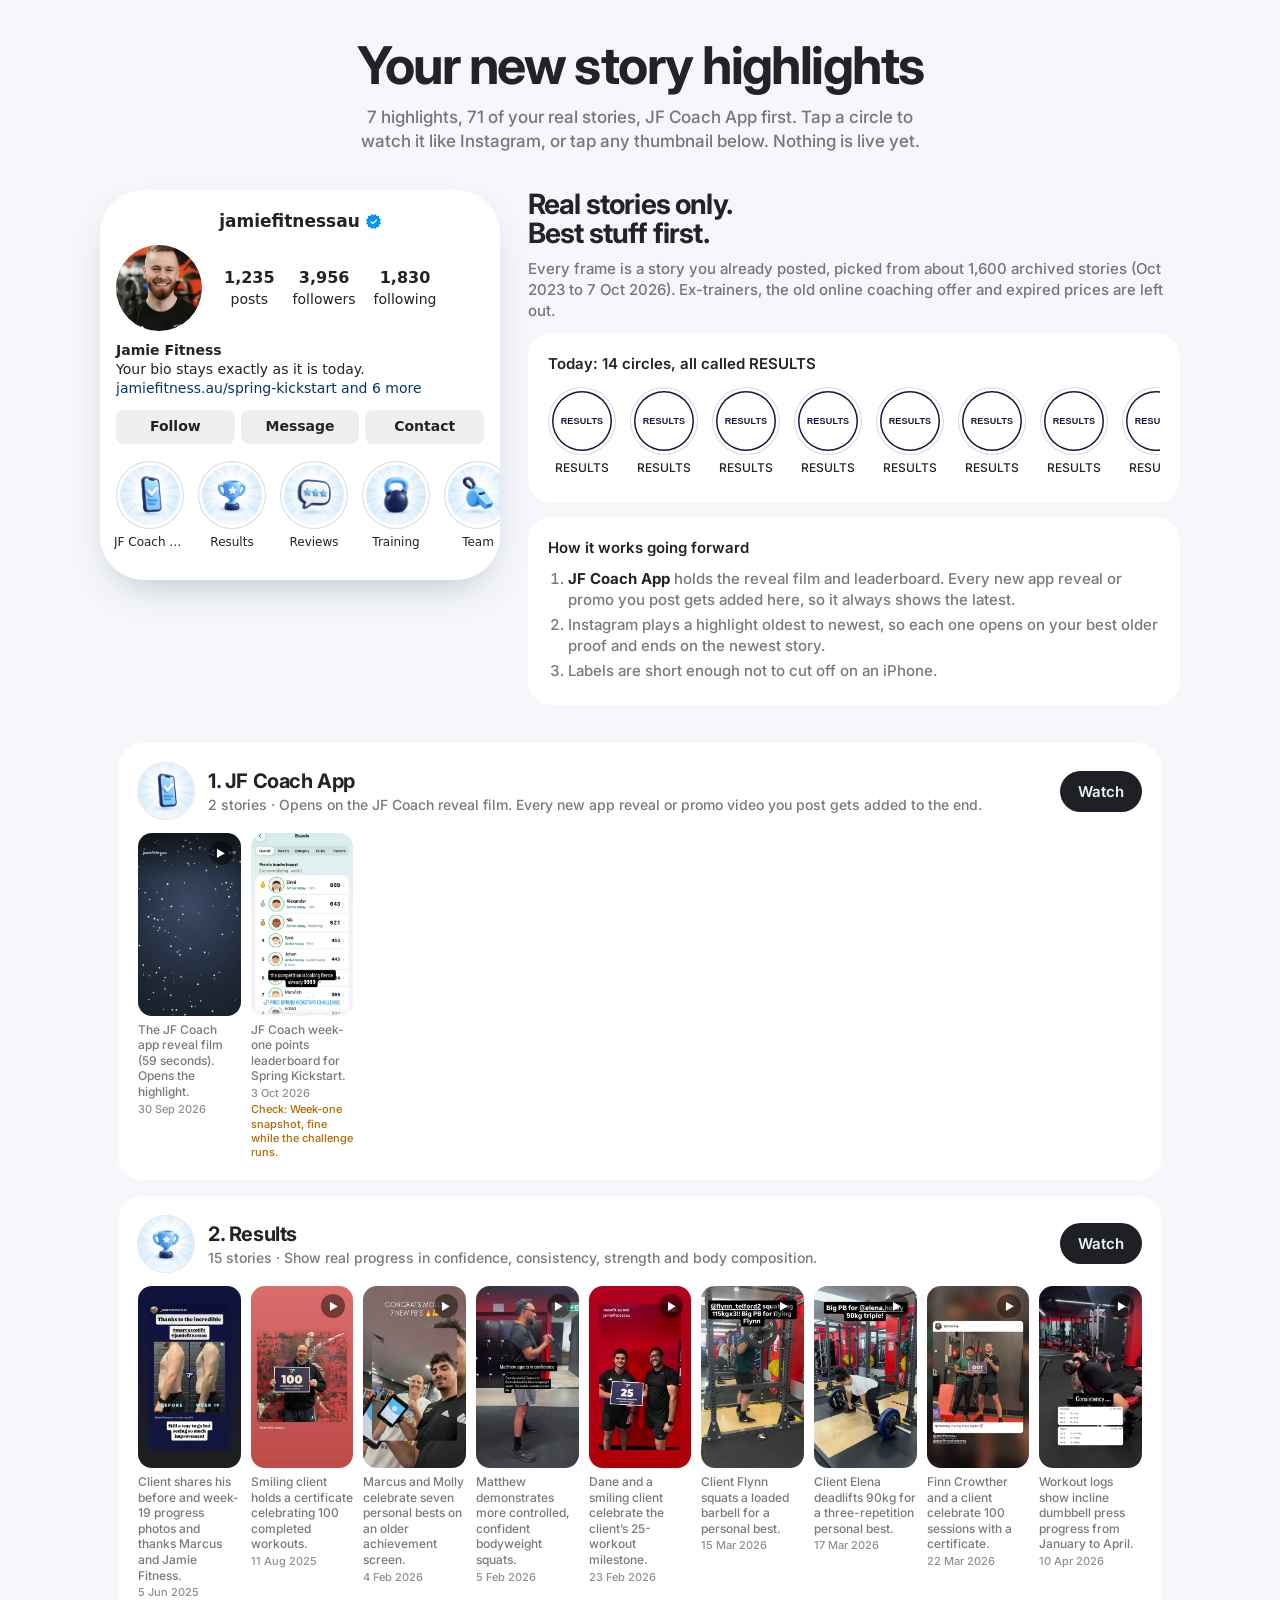
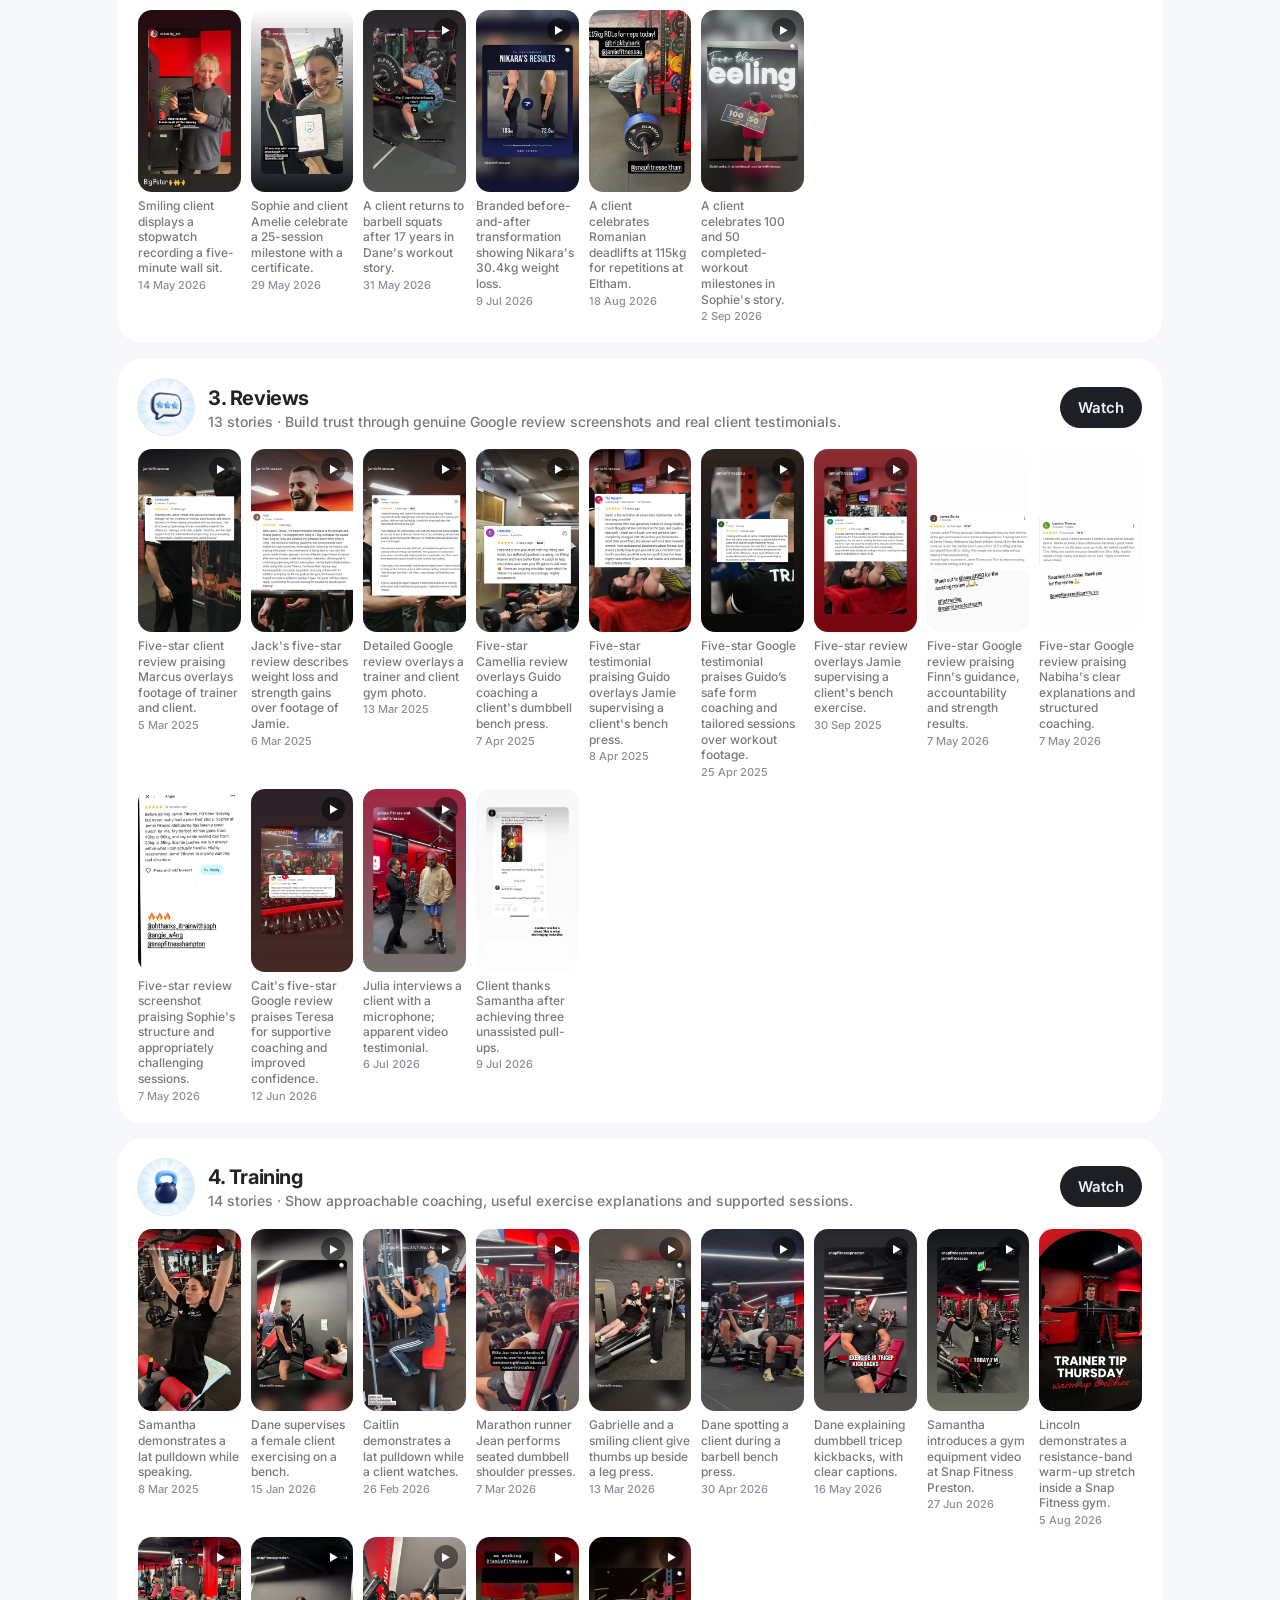
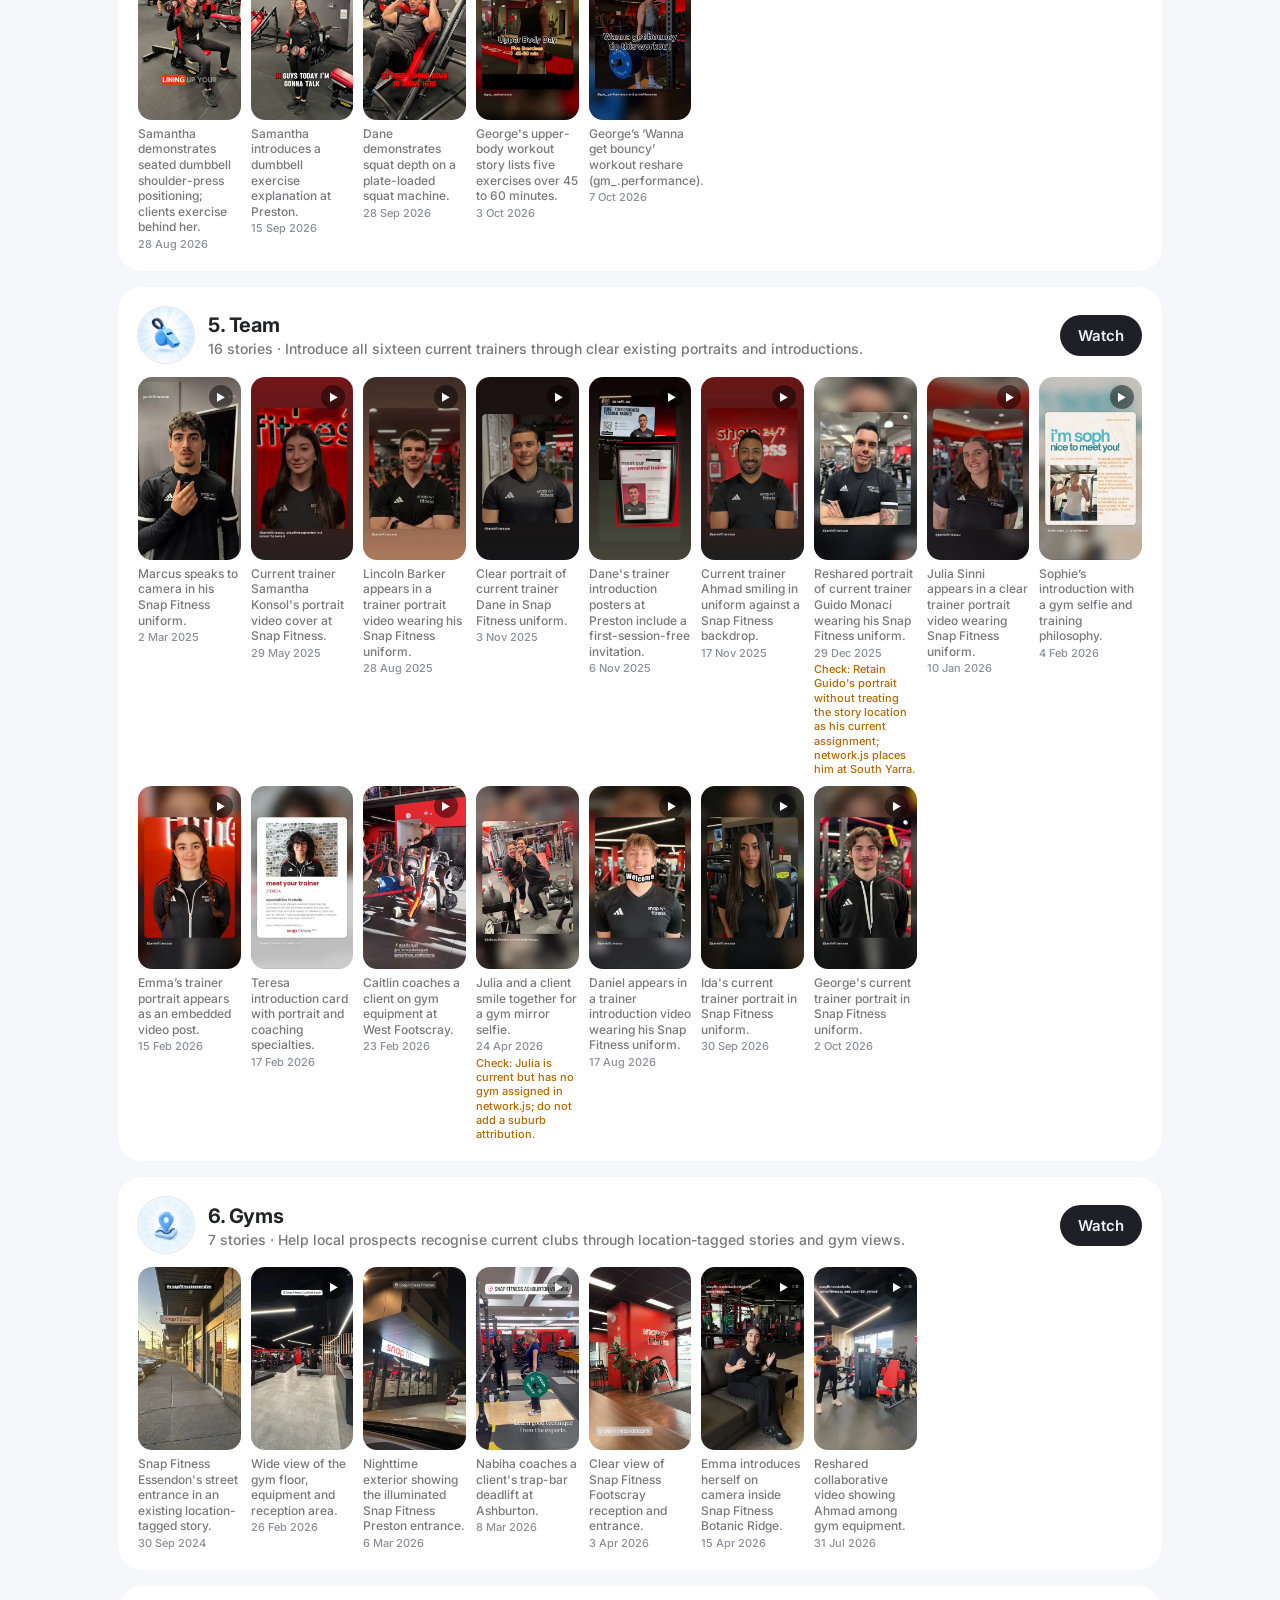
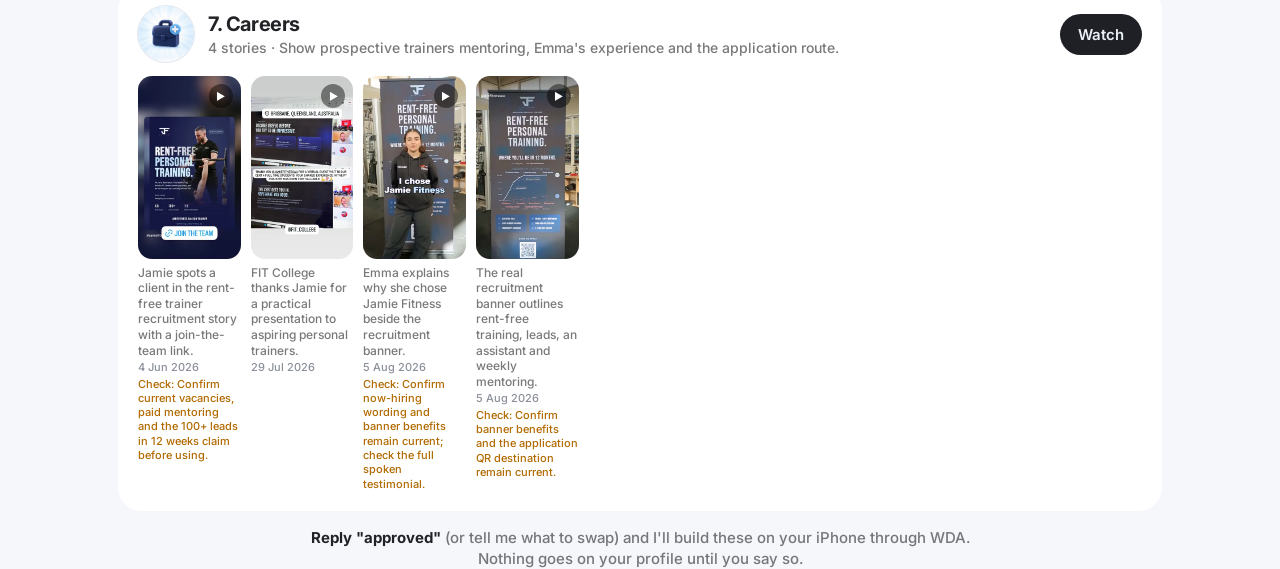
==== commit 0217dd01: "v2 mobile layout fix" ====
--- a/highlights-v2.html
+++ b/highlights-v2.html
@@ -15,7 +15,7 @@
 header.top{padding:40px 0 8px;text-align:center}
 h1{font-weight:700;font-size:clamp(32px,6vw,52px);letter-spacing:-.03em;line-height:1}
 .sub{color:var(--ink2);font-size:17px;max-width:560px;margin:14px auto 0}
-.hero{display:grid;gap:28px;align-items:start;padding:28px 0 8px}
+.hero{display:grid;gap:28px;align-items:start;padding:28px 0 8px}.hero>*{min-width:0}.panel,.card{min-width:0;overflow:hidden}
 @media(min-width:900px){.hero{grid-template-columns:400px 1fr}}
 .phone{background:#fff;border-radius:44px;padding:14px 0 18px;box-shadow:var(--shadow);max-width:400px;margin:0 auto;width:100%;overflow:hidden;font-family:-apple-system,system-ui,sans-serif}
 .ig-nav{display:flex;align-items:center;justify-content:center;gap:6px;font-weight:700;font-size:17px;padding:6px 16px 12px}
@@ -44,7 +44,7 @@
 .card-head div{flex:1;min-width:0}.card-head h3{font-size:20px;font-weight:700;letter-spacing:-.02em}
 .card-head p{color:var(--ink2);font-size:14px}
 .play{background:var(--dark);color:#EBF0F8;border-radius:128px;padding:10px 18px;font-weight:600;flex:none;transition:transform .3s var(--ease)}.play:hover{transform:scale(1.04)}
-.grid{display:grid;grid-template-columns:repeat(auto-fill,minmax(112px,1fr));gap:10px}
+.grid{display:grid;grid-template-columns:repeat(auto-fill,minmax(96px,1fr));gap:10px}
 .th{position:relative;text-align:left;display:flex;flex-direction:column;gap:6px}
 .th img{width:100%;aspect-ratio:9/16;object-fit:cover;border-radius:14px;background:var(--card);display:block}
 .th .vid{position:absolute;top:8px;right:8px;width:24px;height:24px;border-radius:50%;background:rgba(0,0,0,.45);color:#fff;font-size:10px;display:flex;align-items:center;justify-content:center}
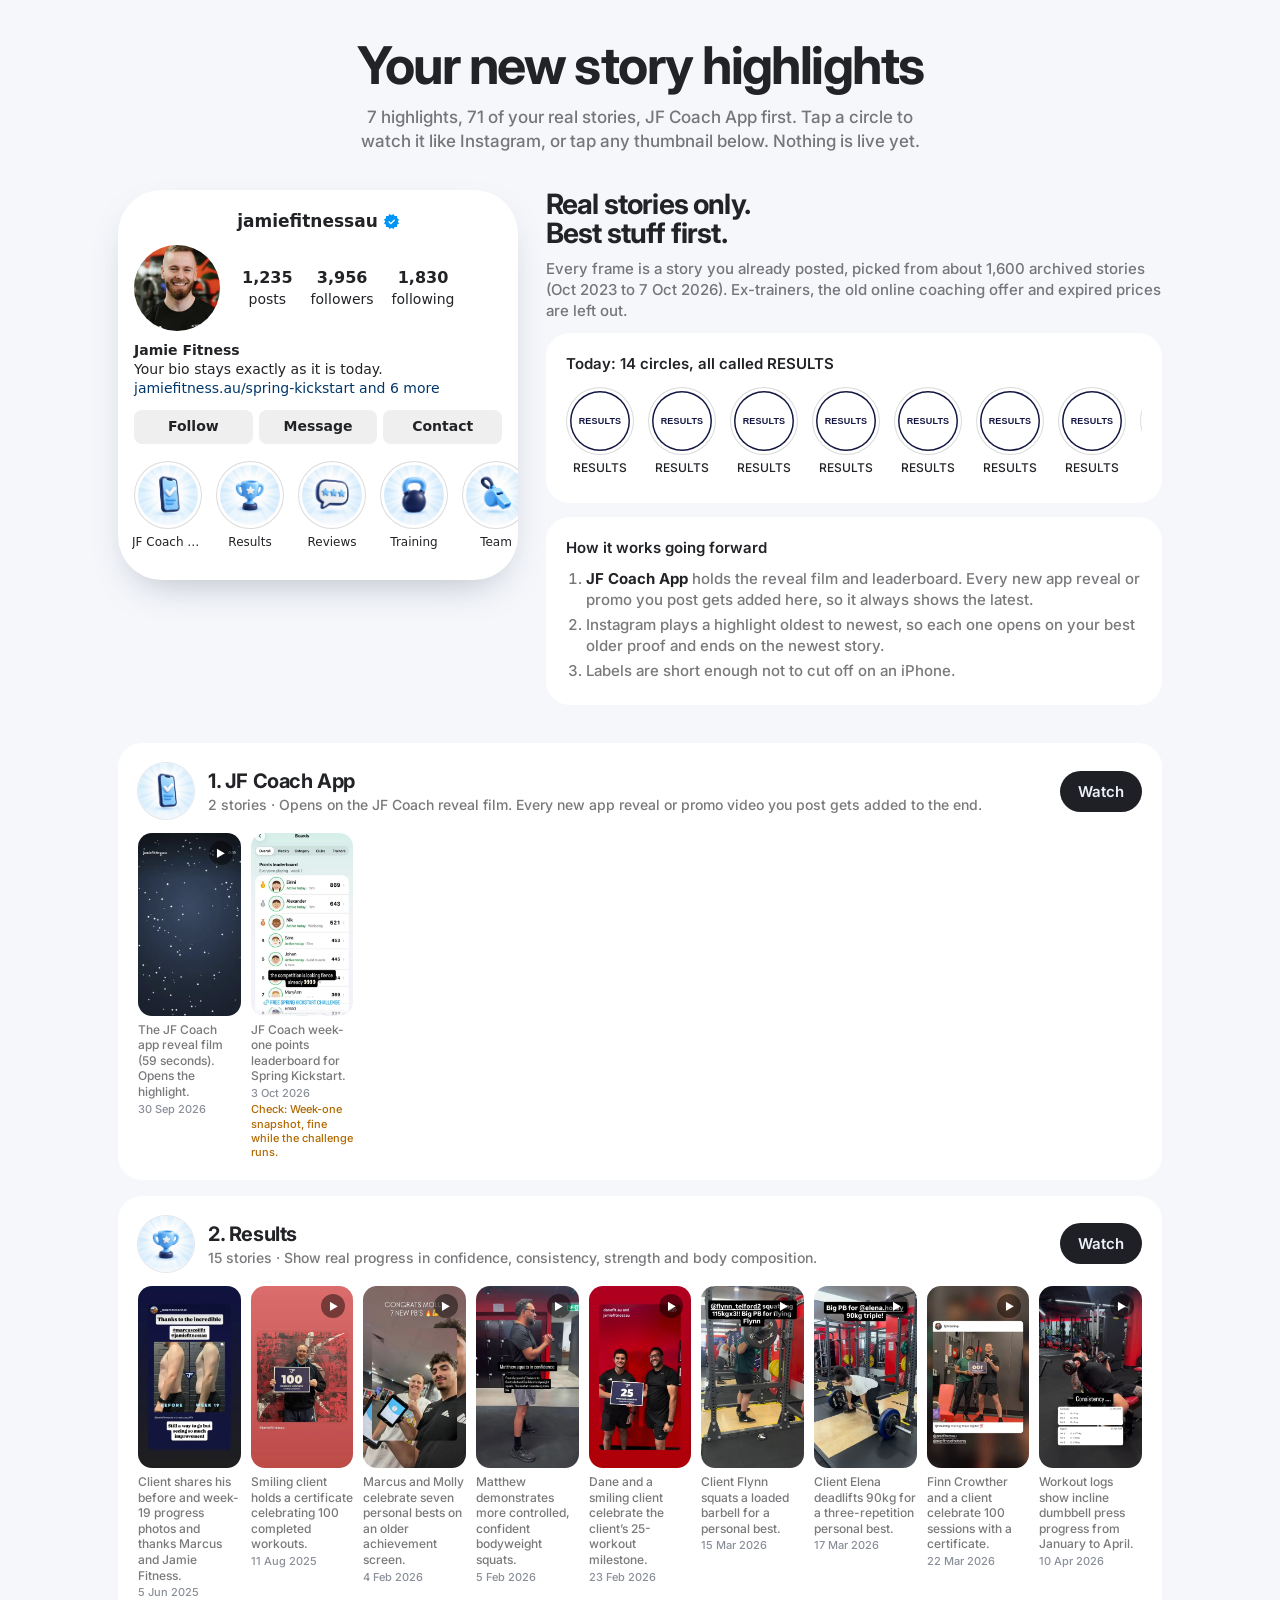
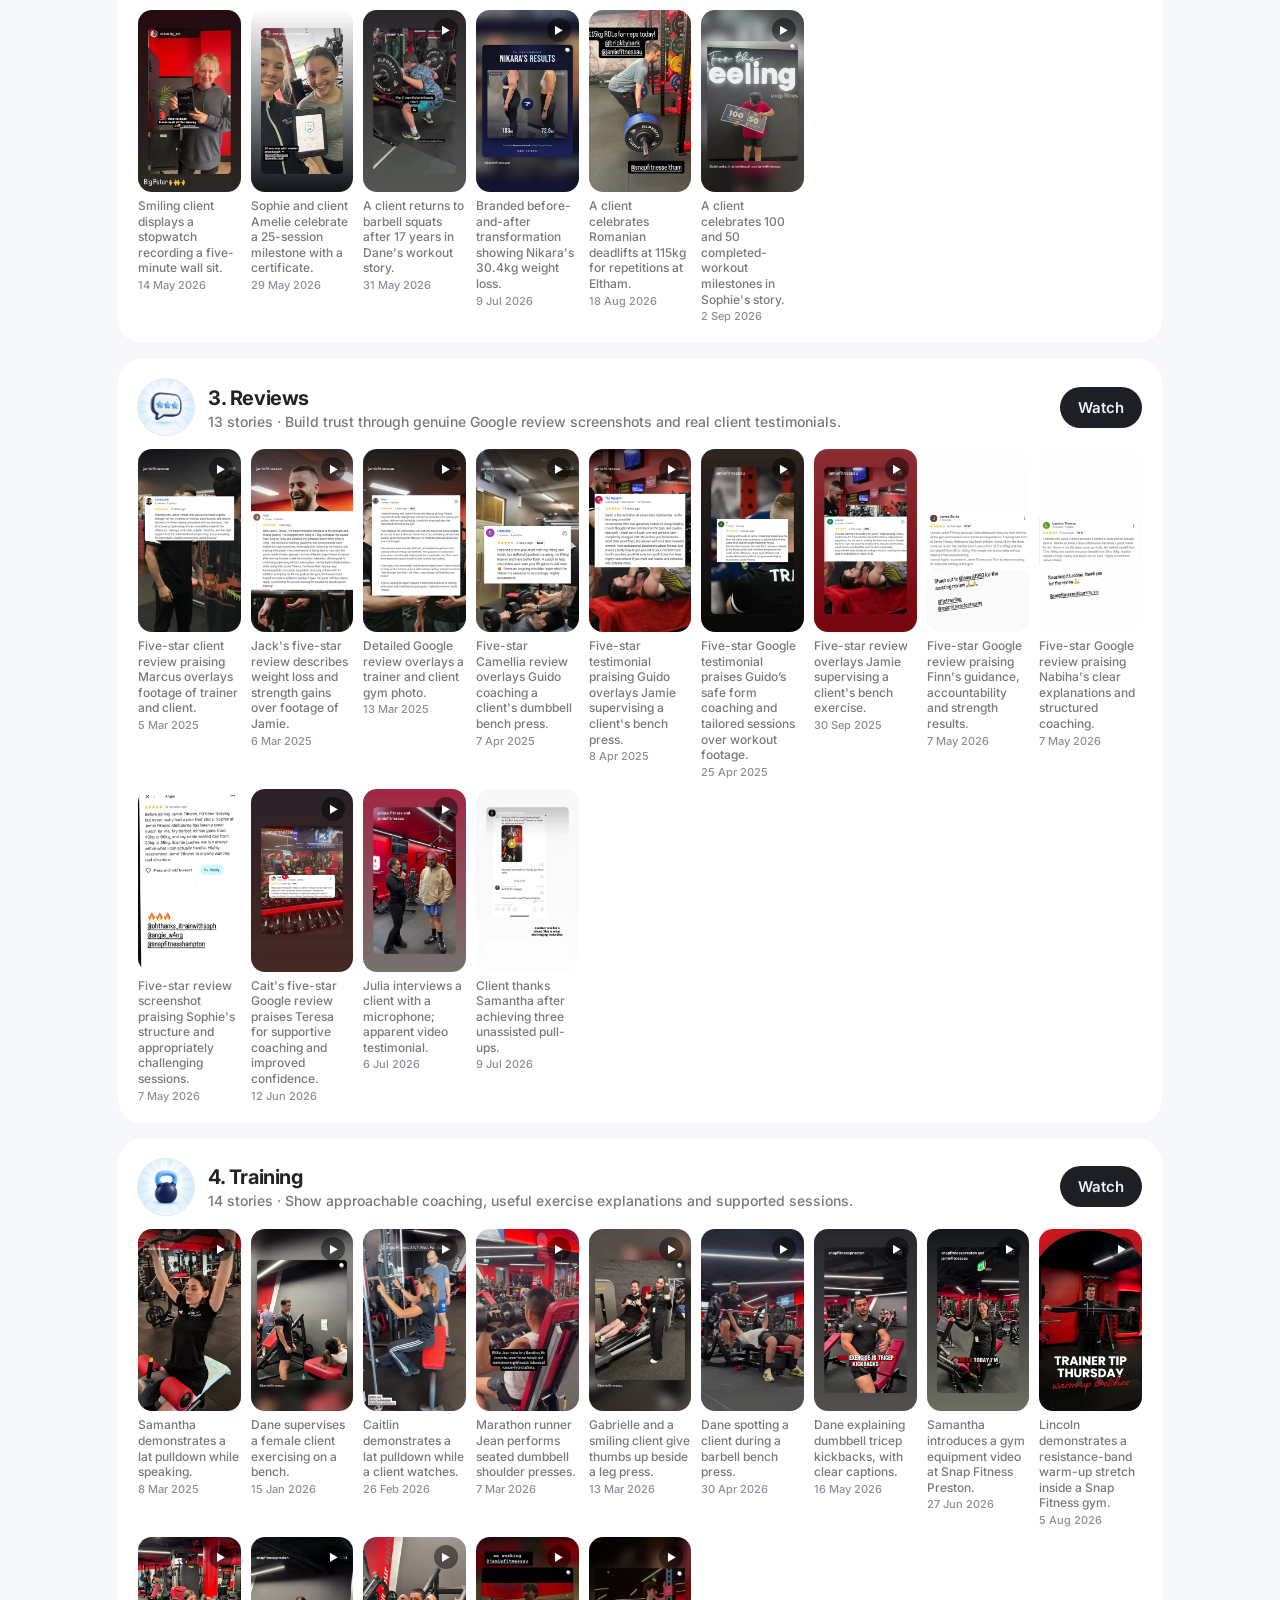
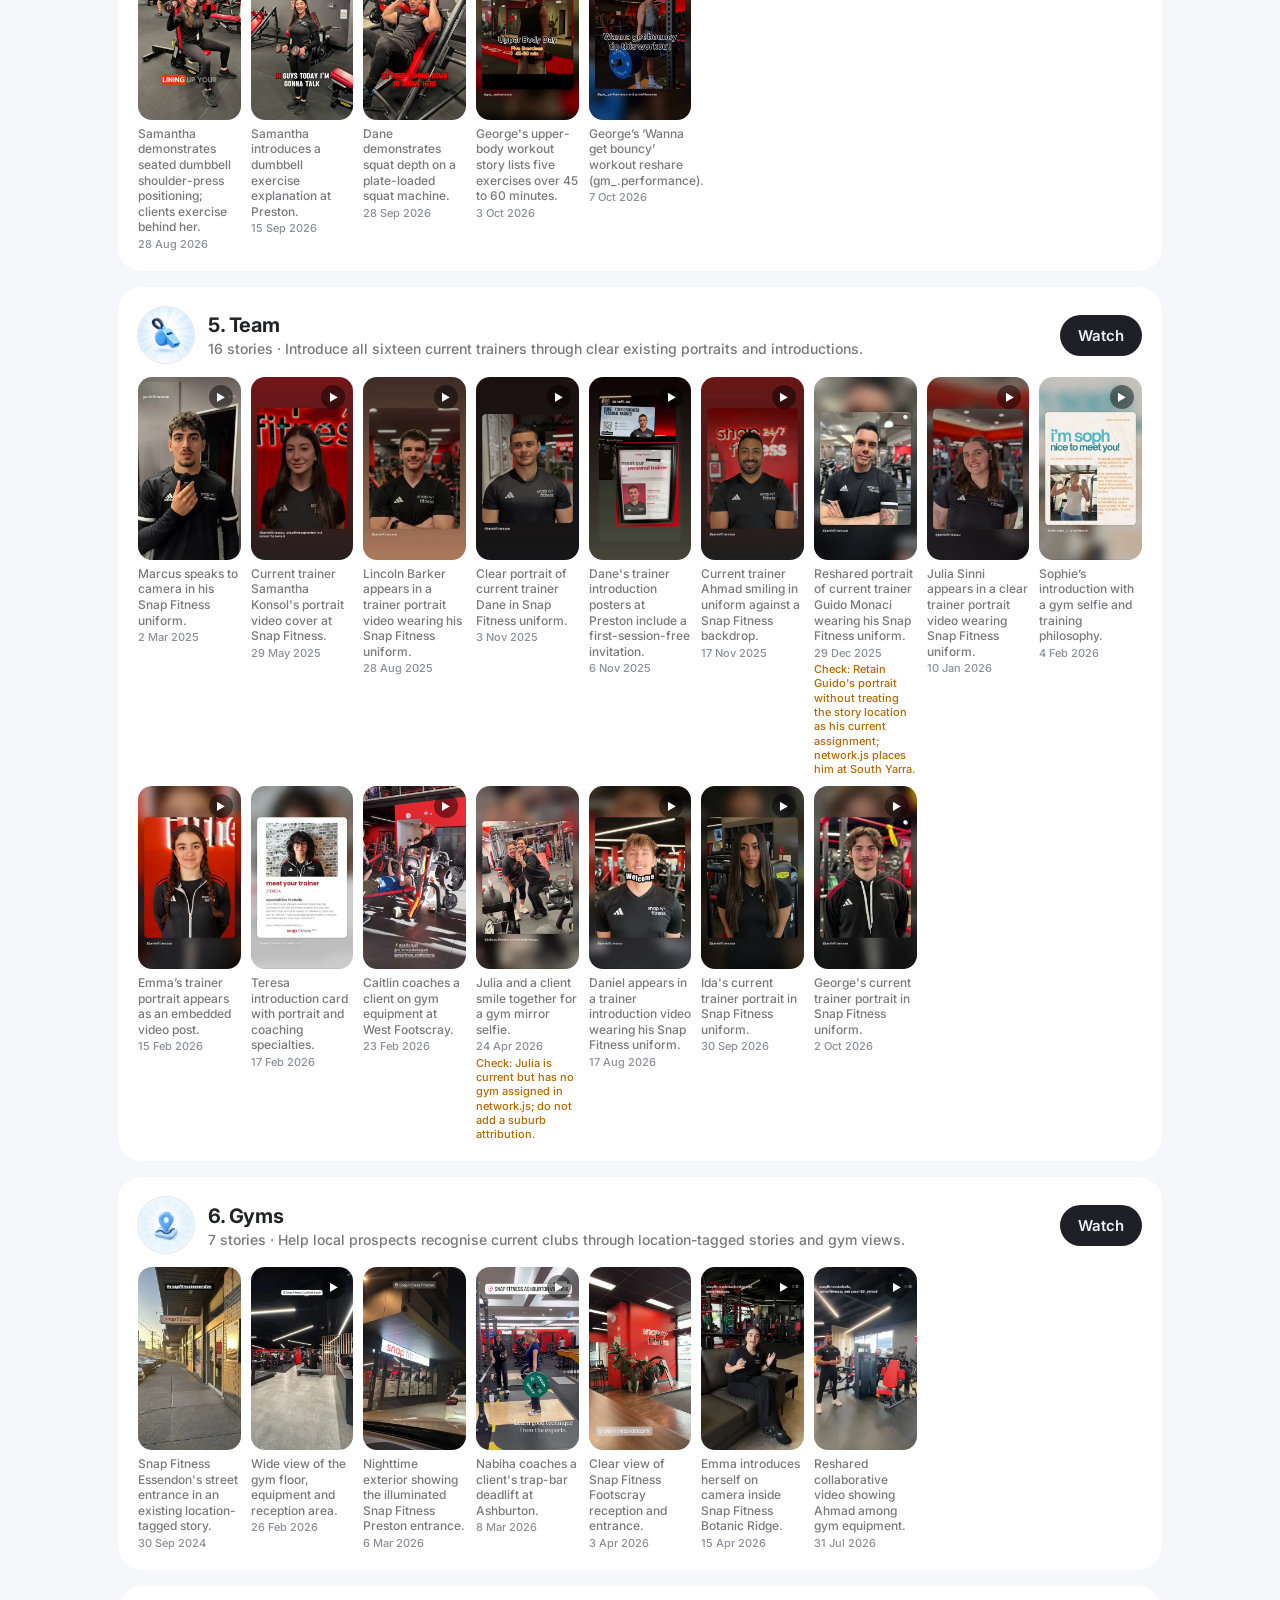
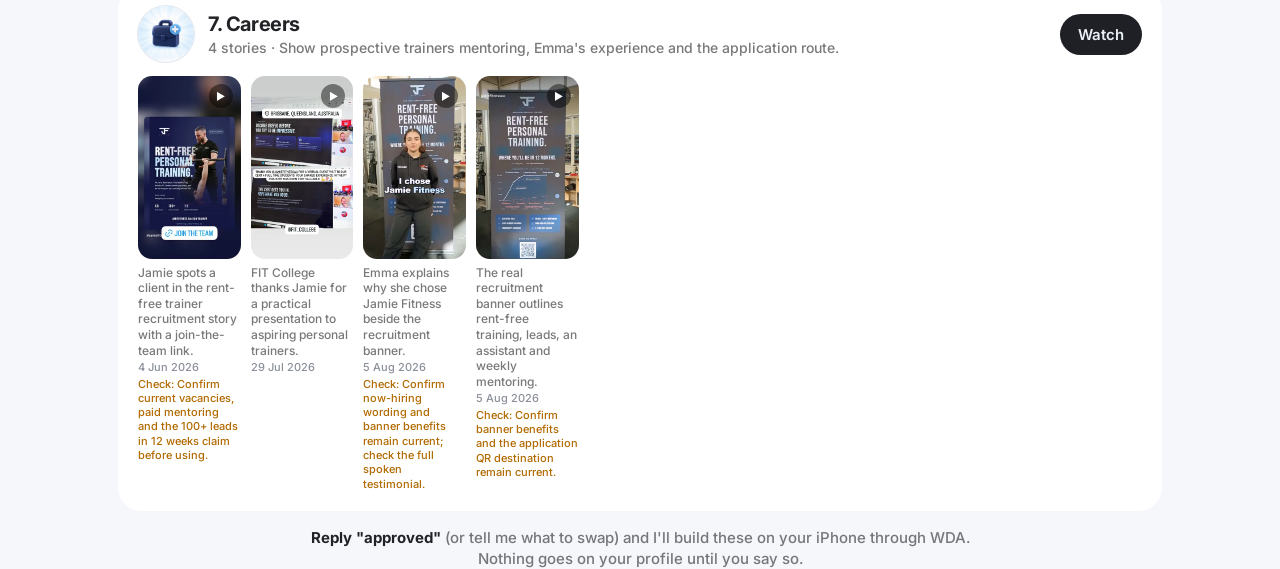
==== commit 83b98877: "v2 side padding" ====
--- a/highlights-v2.html
+++ b/highlights-v2.html
@@ -15,7 +15,7 @@
 header.top{padding:40px 0 8px;text-align:center}
 h1{font-weight:700;font-size:clamp(32px,6vw,52px);letter-spacing:-.03em;line-height:1}
 .sub{color:var(--ink2);font-size:17px;max-width:560px;margin:14px auto 0}
-.hero{display:grid;gap:28px;align-items:start;padding:28px 0 8px}.hero>*{min-width:0}.panel,.card{min-width:0;overflow:hidden}
+.hero{display:grid;gap:28px;align-items:start;padding:28px 18px 8px}.hero>*{min-width:0}.panel,.card{min-width:0;overflow:hidden}
 @media(min-width:900px){.hero{grid-template-columns:400px 1fr}}
 .phone{background:#fff;border-radius:44px;padding:14px 0 18px;box-shadow:var(--shadow);max-width:400px;margin:0 auto;width:100%;overflow:hidden;font-family:-apple-system,system-ui,sans-serif}
 .ig-nav{display:flex;align-items:center;justify-content:center;gap:6px;font-weight:700;font-size:17px;padding:6px 16px 12px}
